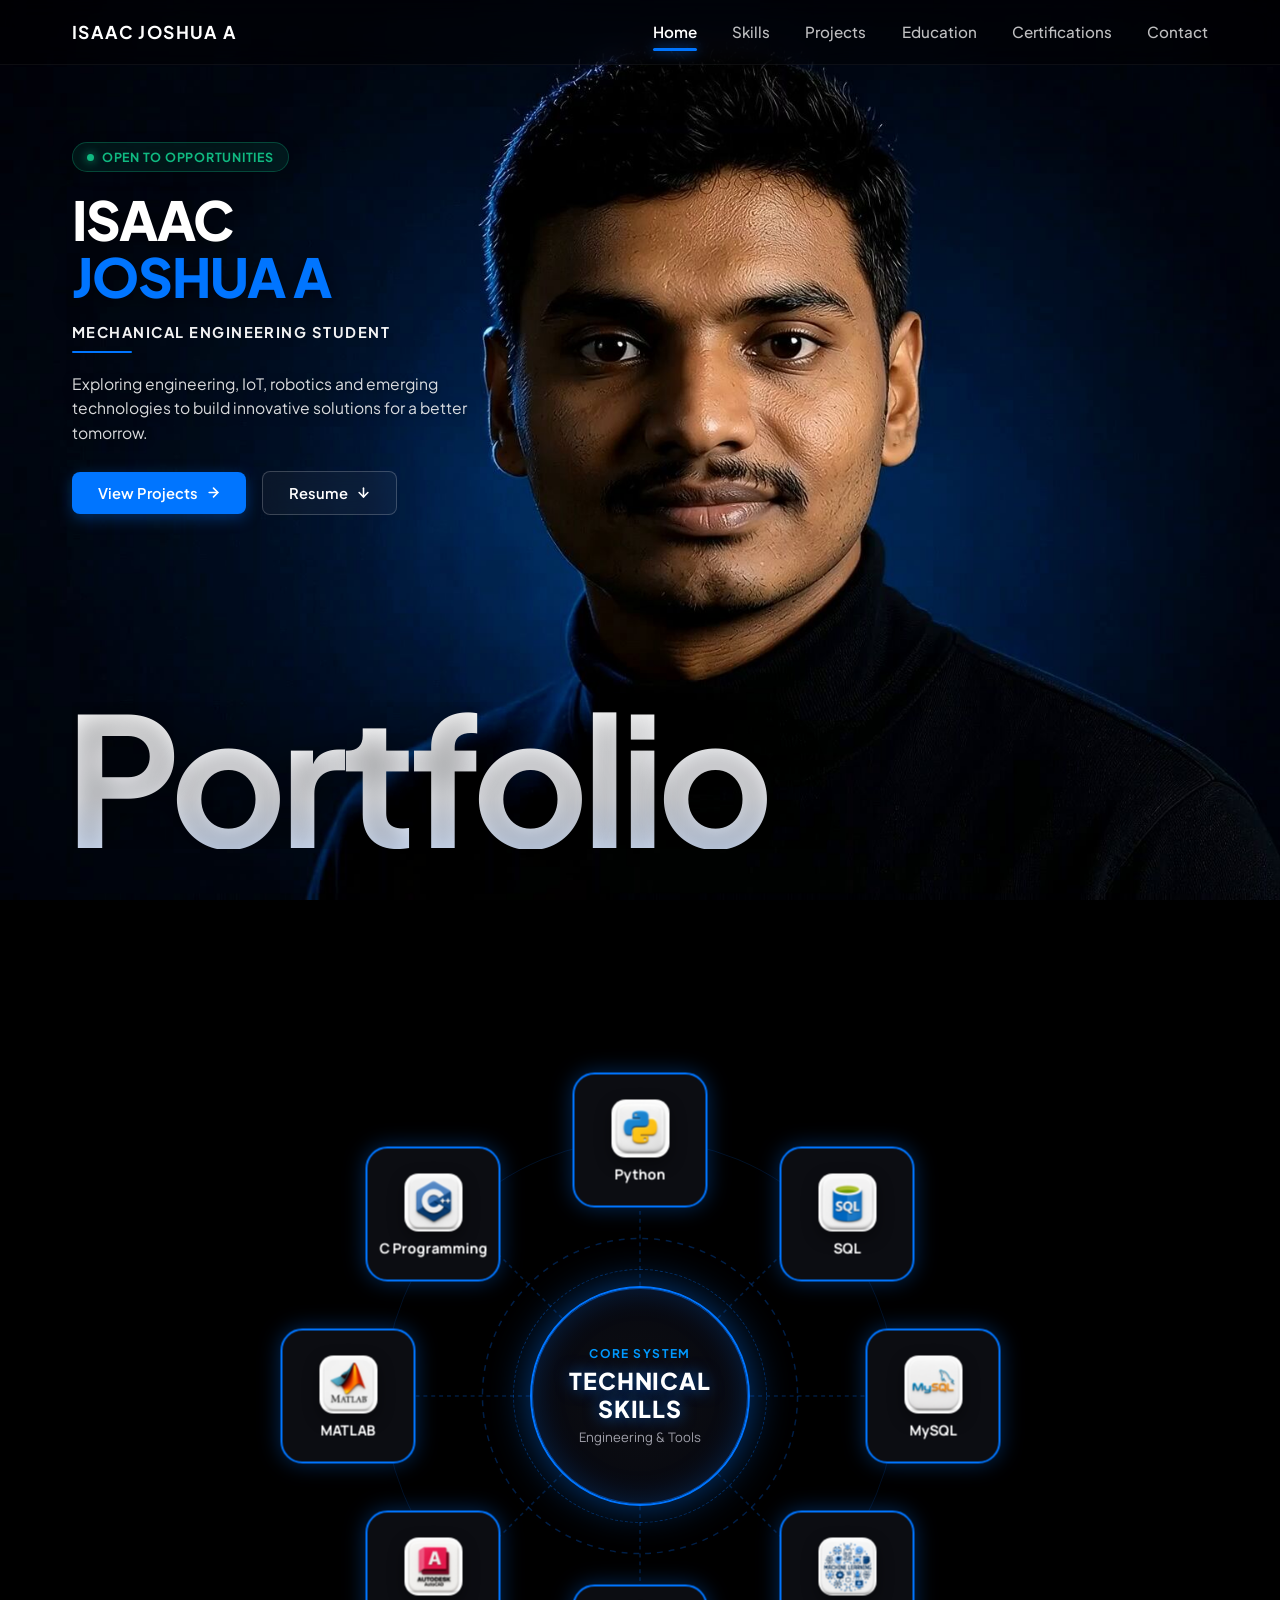
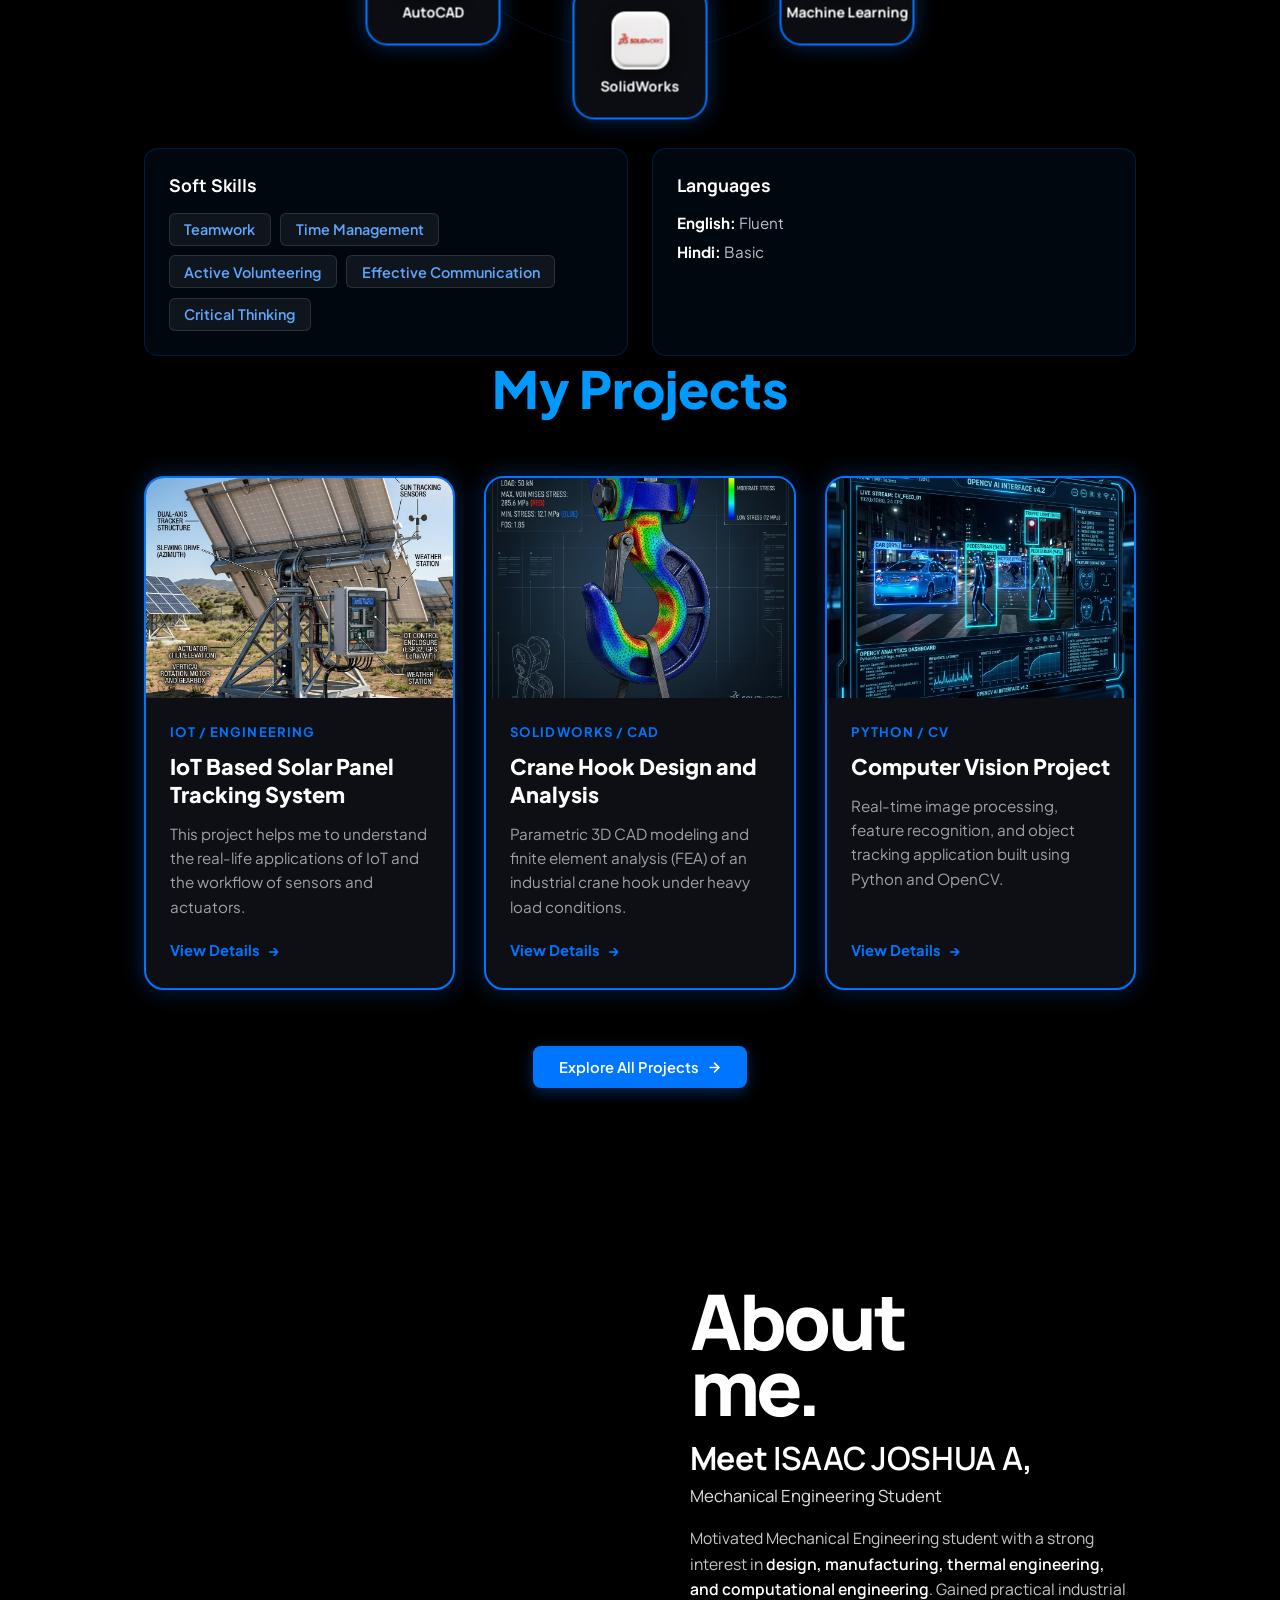
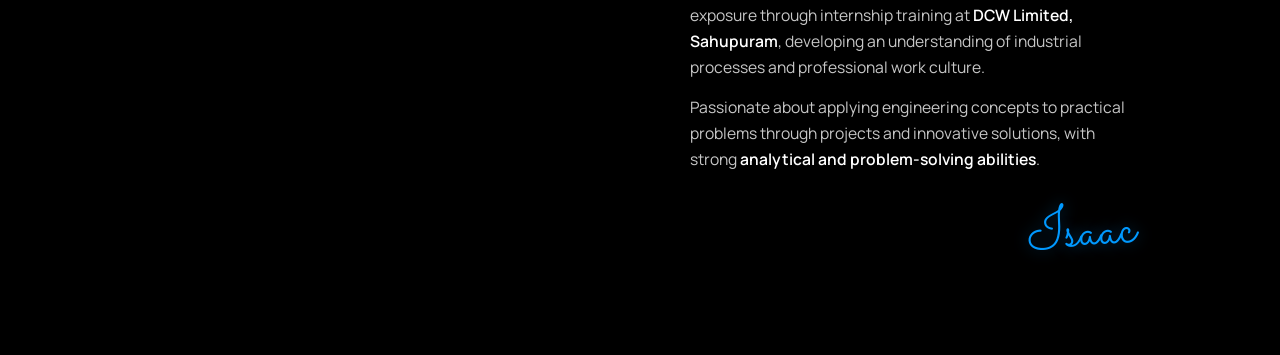
==== index.html @ 68d28dfe "Cleaned and reorganized portfolio file structure and asset paths" ====
<!DOCTYPE html>
<html lang="en">
<head>
    <meta charset="UTF-8">
    <meta name="viewport" content="width=device-width, initial-scale=1.0">
    <title>Isaac Joshua A - Mechanical Engineering Student</title>
    <link rel="preconnect" href="https://fonts.googleapis.com">
    <link rel="preconnect" href="https://fonts.gstatic.com" crossorigin>
    <link href="https://fonts.googleapis.com/css2?family=Manrope:wght@400;600;700;800&family=Plus+Jakarta+Sans:wght@400;500;600;700;800&family=Sacramento&display=swap" rel="stylesheet">
    <link rel="stylesheet" href="assets/css/style.css?v=5.0">
</head>
<body>
    <!-- Top Navigation Bar -->
    <header class="top-navbar">
        <div class="nav-container">
            <a href="#home" class="nav-brand">ISAAC JOSHUA A</a>
            <nav class="nav-links">
                <a href="#home" class="nav-item active">Home</a>
                <a href="skills.html" class="nav-item">Skills</a>
                <a href="projects.html" class="nav-item">Projects</a>
                <a href="education.html" class="nav-item">Education</a>
                <a href="certifications.html" class="nav-item">Certifications</a>
                <a href="contact.html" class="nav-item">Contact</a>
            </nav>
        </div>
    </header>

    <!-- Background Smooth Scroll Canvas -->
    <canvas id="scroll-canvas"></canvas>

    <!-- Page Content Scroll Container -->
    <main class="page-container">
        <!-- Home / Hero Section -->
        <section id="home" class="section hero-section">
            <div class="hero-wrapper">
                <div class="hero-top">
                    <div class="hero-left">
                        <div class="badge">
                            <span class="status-dot green"></span>
                            <span>OPEN TO OPPORTUNITIES</span>
                        </div>
                        <h1 class="hero-title">
                            ISAAC<br>
                            <span class="highlight-blue">JOSHUA A</span>
                        </h1>
                        <div class="hero-subtitle">MECHANICAL ENGINEERING STUDENT</div>
                        <div class="subtitle-line"></div>
                        <p class="hero-description">
                            Exploring engineering, IoT, robotics and emerging technologies to build innovative solutions for a better tomorrow.
                        </p>
                        <div class="hero-buttons">
                            <a href="projects.html" class="btn-primary">
                                <span>View Projects</span>
                                <svg width="15" height="15" viewBox="0 0 24 24" fill="none" stroke="currentColor" stroke-width="2.5" stroke-linecap="round" stroke-linejoin="round">
                                    <line x1="5" y1="12" x2="19" y2="12"></line>
                                    <polyline points="12 5 19 12 12 19"></polyline>
                                </svg>
                            </a>
                            <a href="#about" class="btn-secondary">
                                <span>Resume</span>
                                <svg width="15" height="15" viewBox="0 0 24 24" fill="none" stroke="currentColor" stroke-width="2.5" stroke-linecap="round" stroke-linejoin="round">
                                    <line x1="12" y1="5" x2="12" y2="19"></line>
                                    <polyline points="19 12 12 19 5 12"></polyline>
                                </svg>
                            </a>
                        </div>
                    </div>
                </div>

                <div class="hero-bottom">
                    <h2 class="hero-big-name">Portfolio</h2>
                </div>
            </div>
        <!-- Skills & Projects Section (Matching Reference Image) -->
        <section id="skills" class="section skills-projects-section">
            <div class="skills-projects-container">
                <!-- Skills Sub-Block -->
                <!-- Radial Orbit Skills Layout -->
                <div class="skills-orbit-wrapper">
                    <!-- Central Focal Point Hub -->
                    <div class="skills-orbit-center">
                        <div class="orbit-pulse-ring"></div>
                        <div class="orbit-pulse-ring-outer"></div>
                        <span class="orange-badge" style="font-size:0.75rem; letter-spacing:0.12em; margin-bottom:0.4rem;">CORE SYSTEM</span>
                        <h2 class="skills-orbit-heading">TECHNICAL<br>SKILLS</h2>
                        <p style="color:#a0a0ab; font-size:0.82rem; margin-top:0.3rem; font-family:'Manrope', sans-serif;">Engineering &amp; Tools</p>
                    </div>

                    <!-- SVG Orbit Connector Rays & Rings -->
                    <svg class="orbit-svg-canvas" viewBox="0 0 800 650" preserveAspectRatio="xMidYMid meet">
                        <!-- Concentric Orbital Rings -->
                        <circle cx="400" cy="325" r="160" class="orbit-ring-line" />
                        <circle cx="400" cy="325" r="260" class="orbit-ring-line-outer" />
                        <!-- 8 Radial Connecting Lines to Skill Nodes -->
                        <line x1="400" y1="325" x2="400" y2="65" class="orbit-ray-line" data-node="1" />
                        <line x1="400" y1="325" x2="585" y2="140" class="orbit-ray-line" data-node="2" />
                        <line x1="400" y1="325" x2="660" y2="325" class="orbit-ray-line" data-node="3" />
                        <line x1="400" y1="325" x2="585" y2="510" class="orbit-ray-line" data-node="4" />
                        <line x1="400" y1="325" x2="400" y2="585" class="orbit-ray-line" data-node="5" />
                        <line x1="400" y1="325" x2="215" y2="510" class="orbit-ray-line" data-node="6" />
                        <line x1="400" y1="325" x2="140" y2="325" class="orbit-ray-line" data-node="7" />
                        <line x1="400" y1="325" x2="215" y2="140" class="orbit-ray-line" data-node="8" />
                    </svg>

                    <!-- 8 Orbital Skill Cards -->
                    <div class="skills-orbit-nodes">
                        <!-- Node 1: Top Center (Python) -->
                        <div class="skill-card orbit-card orbit-pos-1" data-node="1">
                            <img src="assets/images/skills/skill_python.jpg" alt="Python" class="skill-icon">
                            <h4 class="skill-name">Python</h4>
                        </div>
                        <!-- Node 2: Top Right (SQL) -->
                        <div class="skill-card orbit-card orbit-pos-2" data-node="2">
                            <img src="assets/images/skills/skill_sql.jpg" alt="SQL" class="skill-icon">
                            <h4 class="skill-name">SQL</h4>
                        </div>
                        <!-- Node 3: Middle Right (MySQL) -->
                        <div class="skill-card orbit-card orbit-pos-3" data-node="3">
                            <img src="assets/images/skills/skill_mysql.jpg" alt="MySQL" class="skill-icon">
                            <h4 class="skill-name">MySQL</h4>
                        </div>
                        <!-- Node 4: Bottom Right (Machine Learning) -->
                        <div class="skill-card orbit-card orbit-pos-4" data-node="4">
                            <img src="assets/images/skills/skill_ml.jpg" alt="Machine Learning" class="skill-icon">
                            <h4 class="skill-name">Machine Learning</h4>
                        </div>
                        <!-- Node 5: Bottom Center (SolidWorks) -->
                        <div class="skill-card orbit-card orbit-pos-5" data-node="5">
                            <img src="assets/images/skills/skill_solidworks.jpg" alt="SolidWorks" class="skill-icon">
                            <h4 class="skill-name">SolidWorks</h4>
                        </div>
                        <!-- Node 6: Bottom Left (AutoCAD) -->
                        <div class="skill-card orbit-card orbit-pos-6" data-node="6">
                            <img src="assets/images/skills/skill_autocad.jpg" alt="AutoCAD" class="skill-icon">
                            <h4 class="skill-name">AutoCAD</h4>
                        </div>
                        <!-- Node 7: Middle Left (MATLAB) -->
                        <div class="skill-card orbit-card orbit-pos-7" data-node="7">
                            <img src="assets/images/skills/skill_matlab.jpg" alt="MATLAB" class="skill-icon">
                            <h4 class="skill-name">MATLAB</h4>
                        </div>
                        <!-- Node 8: Top Left (C Programming) -->
                        <div class="skill-card orbit-card orbit-pos-8" data-node="8">
                            <img src="assets/images/skills/skill_cprog.jpg" alt="C Programming" class="skill-icon">
                            <h4 class="skill-name">C Programming</h4>
                        </div>
                    </div>
                </div>

                <!-- Soft Skills & Languages Sub-Block -->
                <div style="margin-top: 2rem; display: grid; grid-template-columns: repeat(auto-fit, minmax(300px, 1fr)); gap: 1.5rem; width: 100%;">
                    <div style="background: rgba(0, 117, 255, 0.06); border: 1px solid rgba(0, 117, 255, 0.2); border-radius: 14px; padding: 1.5rem;">
                        <h3 style="color: #ffffff; font-size: 1.1rem; font-weight: 700; margin-bottom: 1rem; font-family: 'Manrope', sans-serif;">Soft Skills</h3>
                        <div style="display: flex; flex-wrap: wrap; gap: 0.6rem;">
                            <span class="project-tag" style="font-size: 0.9rem; padding: 0.4rem 0.9rem;">Teamwork</span>
                            <span class="project-tag" style="font-size: 0.9rem; padding: 0.4rem 0.9rem;">Time Management</span>
                            <span class="project-tag" style="font-size: 0.9rem; padding: 0.4rem 0.9rem;">Active Volunteering</span>
                            <span class="project-tag" style="font-size: 0.9rem; padding: 0.4rem 0.9rem;">Effective Communication</span>
                            <span class="project-tag" style="font-size: 0.9rem; padding: 0.4rem 0.9rem;">Critical Thinking</span>
                        </div>
                    </div>

                    <div style="background: rgba(0, 117, 255, 0.06); border: 1px solid rgba(0, 117, 255, 0.2); border-radius: 14px; padding: 1.5rem;">
                        <h3 style="color: #ffffff; font-size: 1.1rem; font-weight: 700; margin-bottom: 1rem; font-family: 'Manrope', sans-serif;">Languages</h3>
                        <div style="display: flex; flex-direction: column; gap: 0.6rem; color: #c0c0cb; font-size: 0.95rem;">
                            <div><strong style="color: #ffffff;">English:</strong> Fluent</div>
                            <div><strong style="color: #ffffff;">Hindi:</strong> Basic</div>
                        </div>
                    </div>
                </div>

                <!-- Projects Sub-Block -->
                <div id="projects" class="projects-wrapper">
                    <div class="projects-header">
                        <h2 class="orange-projects-title">My Projects</h2>
                    </div>

                    <div class="featured-project-container">
                        <!-- Featured Project 1: Solar Tracking System -->
                        <div class="featured-project-card">
                            <div class="featured-project-img-col">
                                <img src="assets/images/projects/project_solar_tracking.png?v=2.0" alt="IoT Based Solar Panel Tracking System" class="featured-project-img">
                            </div>
                            <div class="featured-project-info-col">
                                <span class="featured-project-category">IoT / Engineering</span>
                                <h3 class="featured-project-title">IoT Based Solar Panel Tracking System</h3>
                                <p class="featured-project-desc">
                                    This project helps me to understand the real-life applications of IoT and the workflow of sensors and actuators.
                                </p>
                                <a href="projects.html" class="featured-project-link">
                                    <span>View Details</span> &rarr;
                                </a>
                            </div>
                        </div>

                        <!-- Featured Project 2: Crane Hook Design & Analysis -->
                        <div class="featured-project-card">
                            <div class="featured-project-img-col">
                                <img src="assets/images/projects/project_crane_hook.png?v=2.0" alt="Crane Hook Design and Analysis" class="featured-project-img">
                            </div>
                            <div class="featured-project-info-col">
                                <span class="featured-project-category">SolidWorks / CAD</span>
                                <h3 class="featured-project-title">Crane Hook Design and Analysis</h3>
                                <p class="featured-project-desc">
                                    Parametric 3D CAD modeling and finite element analysis (FEA) of an industrial crane hook under heavy load conditions.
                                </p>
                                <a href="projects.html" class="featured-project-link">
                                    <span>View Details</span> &rarr;
                                </a>
                            </div>
                        </div>

                        <!-- Featured Project 3: Computer Vision Project -->
                        <div class="featured-project-card">
                            <div class="featured-project-img-col">
                                <img src="assets/images/projects/project_computer_vision.png?v=2.0" alt="Computer Vision Project" class="featured-project-img">
                            </div>
                            <div class="featured-project-info-col">
                                <span class="featured-project-category">Python / CV</span>
                                <h3 class="featured-project-title">Computer Vision Project</h3>
                                <p class="featured-project-desc">
                                    Real-time image processing, feature recognition, and object tracking application built using Python and OpenCV.
                                </p>
                                <a href="projects.html" class="featured-project-link">
                                    <span>View Details</span> &rarr;
                                </a>
                            </div>
                        </div>
                    </div>

                    <div style="margin-top: 3.5rem; text-align: center;">
                        <a href="projects.html" class="btn-primary">
                            <span>Explore All Projects</span>
                            <svg width="15" height="15" viewBox="0 0 24 24" fill="none" stroke="currentColor" stroke-width="2.5" stroke-linecap="round" stroke-linejoin="round">
                                <line x1="5" y1="12" x2="19" y2="12"></line>
                                <polyline points="12 5 19 12 12 19"></polyline>
                            </svg>
                        </a>
                    </div>
                </div>
            </div>
        </section>

        <!-- About Me Section -->
        <section id="about" class="section about-section">
            <div class="about-card">
                <div class="about-right-col">
                    <h2 class="about-big-title">About<br>me.</h2>
                    <h3 class="about-greeting">Meet <strong>ISAAC JOSHUA A</strong>,</h3>
                    <p class="about-tagline">
                        Mechanical Engineering Student
                    </p>
                    
                    <p class="about-paragraph">
                        Motivated Mechanical Engineering student with a strong interest in <strong>design, manufacturing, thermal engineering, and computational engineering</strong>. Gained practical industrial exposure through internship training at <strong>DCW Limited, Sahupuram</strong>, developing an understanding of industrial processes and professional work culture.
                    </p>
                    <p class="about-paragraph">
                        Passionate about applying engineering concepts to practical problems through projects and innovative solutions, with strong <strong>analytical and problem-solving abilities</strong>.
                    </p>

                    <div class="about-signature-wrapper">
                        <span class="signature-text">Isaac</span>
                    </div>
                </div>
            </div>
        </section>
    </main>

    <script src="assets/js/script.js"></script>
</body>
</html>
---- assets/css/style.css ----
* {
    margin: 0;
    padding: 0;
    box-sizing: border-box;
}

html, body {
    width: 100%;
    min-height: 100vh;
    background-color: #000000;
    font-family: 'Plus Jakarta Sans', -apple-system, BlinkMacSystemFont, 'Segoe UI', Roboto, sans-serif;
    color: #ffffff;
    overflow-x: hidden;
    scroll-behavior: auto;
}

/* Hide scrollbar while preserving scroll functionality */
body::-webkit-scrollbar {
    display: none;
}

body {
    -ms-overflow-style: none;
    scrollbar-width: none;
}

/* Top Navigation Bar */
.top-navbar {
    position: fixed;
    top: 0;
    left: 0;
    width: 100%;
    z-index: 100;
    pointer-events: auto;
    background: rgba(0, 0, 0, 0.4);
    backdrop-filter: blur(12px);
    -webkit-backdrop-filter: blur(12px);
    border-bottom: 1px solid rgba(255, 255, 255, 0.05);
}

.nav-container {
    max-width: 1650px;
    margin: 0 auto;
    padding: 1.2rem 4.5rem;
    display: flex;
    justify-content: space-between;
    align-items: center;
}

.nav-brand {
    font-size: 1.1rem;
    font-weight: 700;
    letter-spacing: 0.08em;
    color: #ffffff;
    text-decoration: none;
    text-transform: uppercase;
    white-space: nowrap;
}

.nav-links {
    display: flex;
    align-items: center;
    gap: 2.2rem;
}

.nav-item {
    position: relative;
    font-size: 0.95rem;
    font-weight: 500;
    color: rgba(255, 255, 255, 0.75);
    text-decoration: none;
    padding: 0.2rem 0;
    transition: color 0.25s ease;
    white-space: nowrap;
}

.nav-item:hover {
    color: #ffffff;
}

.nav-item.active {
    color: #ffffff;
    font-weight: 600;
}

/* Active Underline Accent */
.nav-item.active::after {
    content: '';
    position: absolute;
    bottom: -6px;
    left: 0;
    width: 100%;
    height: 2.5px;
    background-color: #0075ff;
    box-shadow: 0 0 12px rgba(0, 117, 255, 0.8);
    border-radius: 2px;
}

/* Background Canvas Animation */
#scroll-canvas {
    position: fixed;
    top: 0;
    left: 0;
    width: 100vw;
    height: 100vh;
    display: block;
    pointer-events: none;
    z-index: 1;
    will-change: transform;
    transform: translateZ(0);
    backface-visibility: hidden;
}

/* Page Container & Scroll Sections */
.page-container {
    position: relative;
    z-index: 10;
    width: 100%;
}

.section {
    min-height: 100vh;
    width: 100%;
    display: flex;
    flex-direction: column;
    justify-content: center;
    align-items: center;
    padding: 7rem 4.5rem 3rem 4.5rem;
    box-sizing: border-box;
}

/* Hero Section */
.hero-section {
    justify-content: space-between;
}

.hero-wrapper {
    width: 100%;
    height: 100%;
    display: flex;
    flex-direction: column;
    justify-content: space-between;
    max-width: 1650px;
    margin: 0 auto;
    min-height: calc(100vh - 10rem);
}

.hero-top {
    display: flex;
    justify-content: space-between;
    align-items: flex-end;
    width: 100%;
}

.hero-left {
    display: flex;
    flex-direction: column;
    align-items: flex-start;
    margin-top: 30px;
    max-width: 460px;
}

/* Status Badge */
.badge {
    display: inline-flex;
    align-items: center;
    gap: 8px;
    padding: 6px 14px;
    background: rgba(16, 185, 129, 0.1) !important;
    backdrop-filter: blur(16px);
    -webkit-backdrop-filter: blur(16px);
    border: 1px solid rgba(16, 185, 129, 0.3) !important;
    border-radius: 50px;
    font-size: 0.78rem;
    font-weight: 700;
    letter-spacing: 0.06em;
    color: #10b981 !important;
    margin-bottom: 1.2rem;
    box-shadow: 0 4px 15px rgba(0, 0, 0, 0.2);
}

.status-dot, .status-dot.green {
    width: 7px;
    height: 7px;
    background-color: #10b981 !important;
    border-radius: 50%;
    display: inline-block;
    box-shadow: 0 0 10px #10b981 !important;
}

/* Main Title */
.hero-title {
    font-size: clamp(2.8rem, 4.2vw, 4.8rem);
    font-weight: 800;
    line-height: 1.05;
    letter-spacing: -0.02em;
    color: #ffffff;
    text-transform: uppercase;
    text-shadow: 0 4px 20px rgba(0, 0, 0, 0.6);
}

.hero-title .highlight-blue, .highlight-blue {
    color: #0075ff !important;
}

/* Subtitle & Accent Line */
.hero-subtitle {
    font-size: 0.92rem;
    font-weight: 700;
    letter-spacing: 0.1em;
    color: rgba(255, 255, 255, 0.95);
    text-transform: uppercase;
    margin-top: 1.2rem;
}

.subtitle-line {
    width: 60px;
    height: 2px;
    background-color: #0075ff !important;
    margin-top: 0.6rem;
    margin-bottom: 1.2rem;
    border-radius: 2px;
}

/* Description */
.hero-description {
    max-width: 440px;
    font-size: 0.98rem;
    line-height: 1.55;
    color: rgba(255, 255, 255, 0.85);
    font-weight: 400;
    margin-bottom: 1.6rem;
    text-shadow: 0 2px 10px rgba(0, 0, 0, 0.5);
}

/* Action Buttons */
.hero-buttons {
    display: flex;
    align-items: center;
    gap: 1rem;
    flex-wrap: wrap;
}

a.btn-primary, a.btn-primary:visited {
    display: inline-flex;
    align-items: center;
    gap: 8px;
    padding: 0.75rem 1.6rem;
    background-color: #0075ff !important;
    color: #ffffff !important;
    text-decoration: none !important;
    border-radius: 8px;
    font-size: 0.92rem;
    font-weight: 600;
    transition: all 0.25s ease;
    box-shadow: 0 4px 15px rgba(0, 117, 255, 0.35);
}

a.btn-primary:hover {
    background-color: #1a82ff !important;
    transform: translateY(-2px);
    box-shadow: 0 8px 25px rgba(0, 117, 255, 0.5);
}

a.btn-secondary, a.btn-secondary:visited {
    display: inline-flex;
    align-items: center;
    gap: 8px;
    padding: 0.75rem 1.6rem;
    background: rgba(255, 255, 255, 0.04) !important;
    border: 1px solid rgba(255, 255, 255, 0.2) !important;
    color: #ffffff !important;
    text-decoration: none !important;
    border-radius: 8px;
    font-size: 0.92rem;
    font-weight: 600;
    transition: all 0.25s ease;
    backdrop-filter: blur(8px);
}

a.btn-secondary:hover {
    background: rgba(255, 255, 255, 0.1) !important;
    border-color: rgba(255, 255, 255, 0.4) !important;
    transform: translateY(-2px);
}

/* Hero Bottom: "Portfolio" */
.hero-bottom {
    width: 100%;
    text-align: left;
    margin-bottom: 0.2rem;
    overflow: hidden;
}

.hero-big-name {
    font-size: clamp(5.5rem, 14vw, 19.5rem);
    font-weight: 700;
    line-height: 0.82;
    letter-spacing: -0.04em;
    background: linear-gradient(180deg, #FFFFFF 0%, #F8FAFF 65%, #D8E7FF 100%);
    -webkit-background-clip: text;
    -webkit-text-fill-color: transparent;
    background-clip: text;
    filter: drop-shadow(0 4px 30px rgba(0, 0, 0, 0.35));
    text-shadow: 0 4px 30px rgba(0, 0, 0, 0.35);
    text-align: left;
    margin-left: -0.04em;
    font-family: 'Plus Jakarta Sans', sans-serif;
    user-select: none;
    margin-top: 0;
    margin-bottom: 0;
}

/* About Section Card (Transparent background floating over canvas visual) */
.about-section {
    height: auto;
    min-height: auto;
    display: flex;
    align-items: flex-start;
    justify-content: center;
    padding-top: 4.5rem;
    padding-bottom: 2rem;
    box-sizing: border-box;
    scroll-margin-top: 70px;
}

.about-card {
    width: 100%;
    max-width: 1200px;
    margin: 0 auto;
    display: flex;
    flex-direction: row;
    align-items: center;
    justify-content: flex-end;
    padding: 0;
    box-sizing: border-box;
}

.about-right-col {
    width: 45%;
    max-width: 550px;
    margin-left: auto;
    flex-shrink: 0;
    display: flex;
    flex-direction: column;
    align-items: flex-start;
    text-align: left;
    box-sizing: border-box;
}

.about-big-title {
    font-family: 'Manrope', sans-serif;
    font-size: clamp(3.6rem, 6vw, 6.2rem);
    font-weight: 800;
    line-height: 0.86;
    letter-spacing: -0.04em;
    color: #FFFFFF;
    text-shadow: 0 4px 20px rgba(0, 0, 0, 0.5);
    margin: 0 0 1rem 0;
}

.about-greeting {
    font-family: 'Manrope', sans-serif;
    font-size: clamp(1.6rem, 2.5vw, 2.2rem);
    font-weight: 700;
    color: #ffffff;
    margin-bottom: 0.2rem;
    letter-spacing: -0.01em;
}

.about-tagline {
    font-family: 'Manrope', sans-serif;
    font-size: 1.05rem;
    font-weight: 400;
    color: rgba(255, 255, 255, 0.88);
    margin-bottom: 1.2rem;
}

.about-paragraph {
    font-family: 'Manrope', sans-serif;
    font-size: 0.98rem;
    line-height: 1.65;
    color: rgba(255, 255, 255, 0.78);
    font-weight: 400;
    margin-bottom: 0.9rem;
    width: 100%;
}

.about-right-col strong {
    font-family: 'Manrope', sans-serif;
    color: #ffffff;
    font-weight: 600;
}

.about-quote-box {
    margin-top: 1rem;
    margin-bottom: 1rem;
    padding: 1rem 1.25rem;
    background: rgba(0, 117, 255, 0.08);
    border-left: 3px solid #0075FF;
    border-radius: 4px 12px 12px 4px;
    backdrop-filter: blur(8px);
    -webkit-backdrop-filter: blur(8px);
}

.about-quote {
    font-size: 0.96rem;
    font-weight: 700;
    line-height: 1.55;
    color: #0099FF;
    font-style: italic;
    margin: 0;
}

.about-signature-wrapper {
    display: flex;
    justify-content: flex-end;
    width: 100%;
    margin-top: 0.2rem;
}

.signature-text {
    font-family: 'Sacramento', cursive;
    font-size: 3.6rem;
    color: #0099FF;
    text-shadow: 0 0 15px rgba(0, 153, 255, 0.4);
    transform: rotate(-4deg);
    user-select: none;
}

/* Responsive adjustments */
@media (max-width: 900px) {
    .nav-container {
        padding: 1rem 1.5rem;
        flex-direction: column;
        gap: 0.8rem;
    }

    .nav-links {
        gap: 1.2rem;
        flex-wrap: wrap;
        justify-content: center;
    }

    .nav-item.active::after {
        bottom: -4px;
    }

    .section {
        padding: 7rem 1.8rem 2rem 1.8rem;
    }

    .about-section {
        height: auto;
        min-height: calc(100vh - 70px);
        padding-top: 5rem;
        padding-bottom: 3rem;
    }

    .about-card {
        flex-direction: column;
        gap: 2.5rem;
        align-items: flex-start;
        padding: 2rem 0;
    }

    .about-right-col {
        width: 100%;
        max-width: 100%;
    }
}

/* ==========================================================================
   Skills & Projects Section (Orange Glow Aesthetic matching reference design)
   ========================================================================== */
.skills-projects-section {
    width: 100%;
    min-height: 100vh;
    background-color: transparent;
    position: relative;
    z-index: 10;
    padding: 13rem 4.5rem 8rem 4.5rem;
    box-sizing: border-box;
    scroll-margin-top: 80px;
}

.skills-projects-container {
    max-width: 1200px;
    margin: 0 auto;
    width: 100%;
}

/* Skills Sub-Block */
.skills-wrapper {
    display: flex;
    flex-direction: row;
    align-items: flex-start;
    justify-content: space-between;
    gap: 4rem;
    margin-bottom: 10rem;
    scroll-margin-top: 120px;
}

.skills-left {
    flex: 1;
    max-width: 460px;
}

.orange-badge {
    color: #0099FF;
    font-size: 0.95rem;
    font-weight: 700;
    text-transform: uppercase;
    letter-spacing: 0.06em;
    display: inline-block;
    margin-bottom: 1.2rem;
}

.skills-heading {
    font-size: clamp(2.2rem, 3.8vw, 3.2rem);
    font-weight: 700;
    color: #FFFFFF;
    line-height: 1.15;
    margin-bottom: 1.5rem;
    font-family: 'Plus Jakarta Sans', sans-serif;
}

.skills-description {
    color: #A0A0AB;
    font-size: 1.02rem;
    line-height: 1.7;
    font-weight: 400;
    margin: 0;
}

/* ==========================================================================
   Futuristic Orbital Skills Section Layout
   ========================================================================== */

.skills-orbit-wrapper {
    position: relative;
    width: 100%;
    max-width: 900px;
    height: 640px;
    margin: 1rem auto 2rem auto;
    display: flex;
    align-items: center;
    justify-content: center;
}

/* Central Hub Focal Point */
.skills-orbit-center {
    position: absolute;
    z-index: 10;
    width: 220px;
    height: 220px;
    background: radial-gradient(circle, rgba(14, 15, 20, 0.95) 0%, rgba(5, 7, 15, 0.98) 100%);
    border: 2.5px solid #0075FF;
    border-radius: 50%;
    display: flex;
    flex-direction: column;
    align-items: center;
    justify-content: center;
    text-align: center;
    padding: 1.2rem;
    box-shadow: 0 0 40px rgba(0, 117, 255, 0.5), inset 0 0 30px rgba(0, 117, 255, 0.25);
    box-sizing: border-box;
    backdrop-filter: blur(8px);
}

.skills-orbit-heading {
    font-family: 'Plus Jakarta Sans', sans-serif;
    font-size: 1.45rem;
    font-weight: 800;
    color: #FFFFFF;
    line-height: 1.2;
    letter-spacing: 0.04em;
    margin: 0;
    text-shadow: 0 0 16px rgba(0, 117, 255, 0.7);
}

.orbit-pulse-ring {
    position: absolute;
    width: 100%;
    height: 100%;
    border-radius: 50%;
    border: 1px solid rgba(0, 117, 255, 0.5);
    animation: orbitPulse 3.5s ease-in-out infinite;
    pointer-events: none;
}

.orbit-pulse-ring-outer {
    position: absolute;
    width: 118%;
    height: 118%;
    border-radius: 50%;
    border: 1.5px dashed rgba(0, 117, 255, 0.35);
    animation: orbitSpin 35s linear infinite;
    pointer-events: none;
}

@keyframes orbitPulse {
    0%, 100% {
        transform: scale(1);
        opacity: 0.4;
    }
    50% {
        transform: scale(1.08);
        opacity: 0.85;
        box-shadow: 0 0 30px rgba(0, 117, 255, 0.5);
    }
}

@keyframes orbitSpin {
    from { transform: rotate(0deg); }
    to { transform: rotate(360deg); }
}

/* SVG Canvas for Rays & Rings */
.orbit-svg-canvas {
    position: absolute;
    top: 0;
    left: 0;
    width: 100%;
    height: 100%;
    z-index: 2;
    pointer-events: none;
}

.orbit-ring-line {
    fill: none;
    stroke: rgba(0, 117, 255, 0.28);
    stroke-width: 1.5;
    stroke-dasharray: 6 6;
}

.orbit-ring-line-outer {
    fill: none;
    stroke: rgba(0, 117, 255, 0.15);
    stroke-width: 1;
}

.orbit-ray-line {
    stroke: rgba(0, 117, 255, 0.25);
    stroke-width: 1.5;
    stroke-dasharray: 4 4;
    transition: stroke 0.3s ease, stroke-width 0.3s ease, filter 0.3s ease;
}

.orbit-ray-line.highlight {
    stroke: #0099FF;
    stroke-width: 2.8;
    stroke-dasharray: none;
    filter: drop-shadow(0 0 10px #0075FF);
}

/* Orbital Node Container */
.skills-orbit-nodes {
    position: absolute;
    top: 0;
    left: 0;
    width: 100%;
    height: 100%;
    z-index: 5;
    pointer-events: none;
}

.orbit-card {
    pointer-events: auto;
    position: absolute;
    width: 135px;
    height: 135px;
    padding: 1.1rem 0.8rem 0.9rem 0.8rem;
    border-radius: 22px;
    background: rgba(14, 15, 20, 0.92);
    border: 2px solid #0075FF;
    box-shadow: 0 0 22px rgba(0, 117, 255, 0.35);
    backdrop-filter: blur(6px);
    display: flex;
    flex-direction: column;
    align-items: center;
    justify-content: center;
    text-align: center;
    box-sizing: border-box;
    opacity: 1 !important;
    transform: translate(-50%, -50%);
    will-change: transform;
    transition: transform 0.4s cubic-bezier(0.16, 1, 0.3, 1), box-shadow 0.3s ease, border-color 0.3s ease;
}

/* Subtle Orbit Floating Keyframes for each node position */
@keyframes floatNode1 { 0%, 100% { transform: translate(-50%, -50%) translateY(0px); } 50% { transform: translate(-50%, -50%) translateY(-7px); } }
@keyframes floatNode2 { 0%, 100% { transform: translate(-50%, -50%) translate(0, 0); } 50% { transform: translate(-50%, -50%) translate(5px, -5px); } }
@keyframes floatNode3 { 0%, 100% { transform: translate(-50%, -50%) translateX(0); } 50% { transform: translate(-50%, -50%) translateX(7px); } }
@keyframes floatNode4 { 0%, 100% { transform: translate(-50%, -50%) translate(0, 0); } 50% { transform: translate(-50%, -50%) translate(5px, 5px); } }
@keyframes floatNode5 { 0%, 100% { transform: translate(-50%, -50%) translateY(0); } 50% { transform: translate(-50%, -50%) translateY(7px); } }
@keyframes floatNode6 { 0%, 100% { transform: translate(-50%, -50%) translate(0, 0); } 50% { transform: translate(-50%, -50%) translate(-5px, 5px); } }
@keyframes floatNode7 { 0%, 100% { transform: translate(-50%, -50%) translateX(0); } 50% { transform: translate(-50%, -50%) translateX(-7px); } }
@keyframes floatNode8 { 0%, 100% { transform: translate(-50%, -50%) translate(0, 0); } 50% { transform: translate(-50%, -50%) translate(-5px, -5px); } }

/* Positioning & Animation for 8 Orbital Positions - Immediate Full Radial Layout on Load */
.orbit-pos-1 { top: 10%; left: 50%; animation: floatNode1 5s ease-in-out infinite; }
.orbit-pos-2 { top: 21.5%; left: 73%; animation: floatNode2 5.5s ease-in-out infinite; }
.orbit-pos-3 { top: 50%; left: 82.5%; animation: floatNode3 4.8s ease-in-out infinite; }
.orbit-pos-4 { top: 78.5%; left: 73%; animation: floatNode4 5.2s ease-in-out infinite; }
.orbit-pos-5 { top: 90%; left: 50%; animation: floatNode5 4.6s ease-in-out infinite; }
.orbit-pos-6 { top: 78.5%; left: 27%; animation: floatNode6 5.4s ease-in-out infinite; }
.orbit-pos-7 { top: 50%; left: 17.5%; animation: floatNode7 4.9s ease-in-out infinite; }
.orbit-pos-8 { top: 21.5%; left: 27%; animation: floatNode8 5.1s ease-in-out infinite; }

/* Hover behavior for orbit cards */
.orbit-card:hover {
    animation-play-state: paused !important;
    transform: translate(-50%, -50%) scale(1.12) !important;
    border-color: #0099FF !important;
    box-shadow: 0 0 45px rgba(0, 153, 255, 0.85) !important;
    z-index: 20;
}

.orbit-card .skill-icon {
    width: 58px;
    height: 58px;
    object-fit: cover;
    border-radius: 14px;
    margin-bottom: 0.4rem;
    box-shadow: 0 6px 16px rgba(0, 0, 0, 0.4);
    transition: transform 0.3s ease;
}

.orbit-card:hover .skill-icon {
    transform: scale(1.08);
}

.orbit-card .skill-name {
    font-size: 0.88rem;
    font-weight: 700;
    color: #FFFFFF;
    margin: 0;
    white-space: nowrap;
    font-family: 'Manrope', sans-serif;
}

/* Tablet Responsive Scaling */
@media (max-width: 992px) and (min-width: 769px) {
    .skills-orbit-wrapper {
        height: 540px;
        max-width: 700px;
    }
    .skills-orbit-center {
        width: 190px;
        height: 190px;
    }
    .skills-orbit-heading {
        font-size: 1.25rem;
    }
    .orbit-card {
        width: 115px;
        height: 115px;
        padding: 0.8rem 0.5rem;
    }
    .orbit-card .skill-icon {
        width: 48px;
        height: 48px;
    }
    .orbit-card .skill-name {
        font-size: 0.8rem;
    }
}

/* Mobile Responsive Grid Fallback */
@media (max-width: 768px) {
    .skills-orbit-wrapper {
        height: auto;
        flex-direction: column;
    }
    .orbit-svg-canvas {
        display: none;
    }
    .skills-orbit-center {
        position: relative;
        width: 100%;
        max-width: 320px;
        height: auto;
        border-radius: 20px;
        padding: 1.5rem;
        margin-bottom: 2rem;
    }
    .orbit-pulse-ring-outer {
        display: none;
    }
    .skills-orbit-nodes {
        position: relative;
        width: 100%;
        height: auto;
        display: grid;
        grid-template-columns: repeat(2, 1fr);
        gap: 1.2rem;
    }
    .orbit-card {
        position: relative !important;
        top: auto !important;
        left: auto !important;
        transform: none !important;
        animation: floatMobile 4s ease-in-out infinite !important;
        width: 100%;
        height: 130px;
    }
    .orbit-card:hover {
        transform: translateY(-5px) !important;
    }
}

/* Accessibility: Respect Reduced Motion Preferences */
@media (prefers-reduced-motion: reduce) {
    .skills-grid .skill-card {
        opacity: 1 !important;
        transform: none !important;
        transition: none !important;
    }
    .skill-icon {
        animation: none !important;
    }
}

.skill-percentage {
    color: #FFFFFF;
    font-size: 1.25rem;
    font-weight: 800;
    letter-spacing: -0.02em;
}

/* Projects Sub-Block */
.projects-wrapper {
    text-align: center;
    scroll-margin-top: 120px;
}

.projects-header {
    margin-bottom: 3.5rem;
}

.orange-projects-title {
    color: #0099FF;
    font-size: clamp(2.4rem, 4vw, 3.2rem);
    font-weight: 800;
    margin-bottom: 1.2rem;
    font-family: 'Plus Jakarta Sans', sans-serif;
}

.projects-description {
    max-width: 760px;
    margin: 0 auto;
    color: #A0A0AB;
    font-size: 1.05rem;
    line-height: 1.7;
}

.featured-project-container {
    width: 100%;
    max-width: 1200px;
    margin: 0 auto;
    display: grid;
    grid-template-columns: repeat(3, 1fr);
    gap: 1.8rem;
    align-items: stretch;
}

.featured-project-card {
    width: 100%;
    background: #0e0f14;
    border: 2px solid #0075FF;
    border-radius: 20px;
    overflow: hidden;
    box-shadow: 0 0 24px rgba(0, 117, 255, 0.3);
    transition: transform 0.35s ease, box-shadow 0.35s ease, border-color 0.35s ease;
    display: flex;
    flex-direction: column;
    height: 100%;
}

.featured-project-card:hover {
    transform: translateY(-8px);
    box-shadow: 0 0 45px rgba(0, 153, 255, 0.6);
    border-color: #0099FF;
}

.featured-project-img-col {
    width: 100%;
    height: 220px;
    overflow: hidden;
    background: #000000;
    position: relative;
    flex-shrink: 0;
}

.featured-project-img {
    width: 100%;
    height: 100%;
    object-fit: cover;
    display: block;
    transition: transform 0.5s ease;
}

.featured-project-card:hover .featured-project-img {
    transform: scale(1.06);
}

.featured-project-info-col {
    flex: 1;
    padding: 1.6rem 1.5rem 1.8rem 1.5rem;
    display: flex;
    flex-direction: column;
    align-items: flex-start;
    text-align: left;
    gap: 0.8rem;
    box-sizing: border-box;
    justify-content: space-between;
}

.featured-project-category {
    color: #0075FF;
    font-size: 0.82rem;
    font-weight: 700;
    text-transform: uppercase;
    letter-spacing: 0.08em;
}

.featured-project-title {
    color: #FFFFFF;
    font-size: 1.35rem;
    font-weight: 800;
    line-height: 1.3;
    margin: 0;
    font-family: 'Plus Jakarta Sans', sans-serif;
}

.featured-project-desc {
    color: #A0A0AB;
    font-size: 0.95rem;
    line-height: 1.6;
    margin: 0;
    font-weight: 400;
    flex-grow: 1;
}

.featured-project-link {
    display: inline-flex;
    align-items: center;
    gap: 8px;
    color: #0075FF;
    text-decoration: none;
    font-weight: 700;
    font-size: 0.92rem;
    margin-top: 0.6rem;
    transition: color 0.25s ease, transform 0.25s ease;
}

.featured-project-link:hover {
    color: #0099FF;
    transform: translateX(4px);
}

/* Responsive adjustments for Skills & Projects */
@media (max-width: 992px) {
    .skills-wrapper {
        flex-direction: column;
        gap: 3rem;
    }

    .skills-left {
        max-width: 100%;
    }

    .featured-project-container {
        grid-template-columns: repeat(2, 1fr);
        gap: 1.5rem;
    }
}

@media (max-width: 650px) {
    .skills-grid {
        grid-template-columns: repeat(2, 1fr);
    }

    .skills-projects-section {
        padding: 5rem 1.8rem 4rem 1.8rem;
    }

    .featured-project-container {
        grid-template-columns: 1fr;
        gap: 1.5rem;
    }

    .featured-project-img-col {
        height: 200px;
    }

    .featured-project-info-col {
        padding: 1.5rem 1.2rem;
    }
}

/* ==========================================================================
   Projects Page Dedicated Styles (Dark Rich Background Shade & Glass Design)
   ========================================================================== */

/* Dark relevant shade background (Non-plane black, rich dark navy-blue ambient gradient) */
body.projects-page {
    background: radial-gradient(circle at 50% 0%, #0c1836 0%, #060d1f 45%, #03060f 100%) !important;
    background-attachment: fixed !important;
    min-height: 100vh;
}

.projects-page-wrapper {
    max-width: 1300px;
    margin: 0 auto;
    padding: 7.5rem 3rem 4rem 3rem;
}

/* SECTION 1: Top Title & Subtext Hero */
.projects-page-hero {
    text-align: center;
    padding: 3rem 1rem 4rem 1rem;
    position: relative;
}

.projects-page-hero .badge {
    margin: 0 auto 1.5rem auto;
}

.projects-page-title {
    font-size: clamp(2.8rem, 4.5vw, 4.5rem);
    font-weight: 800;
    line-height: 1.1;
    color: #ffffff;
    margin-bottom: 1.2rem;
    font-family: 'Plus Jakarta Sans', sans-serif;
    letter-spacing: -0.02em;
}

.projects-page-subtext {
    max-width: 780px;
    margin: 0 auto 2.5rem auto;
    font-size: 1.1rem;
    line-height: 1.7;
    color: rgba(255, 255, 255, 0.78);
}

/* Filter Controls */
.projects-filter-bar {
    display: flex;
    justify-content: center;
    align-items: center;
    gap: 0.8rem;
    flex-wrap: wrap;
    margin-top: 1rem;
}

.filter-btn {
    background: rgba(255, 255, 255, 0.05);
    border: 1px solid rgba(255, 255, 255, 0.15);
    color: rgba(255, 255, 255, 0.8);
    padding: 0.65rem 1.4rem;
    border-radius: 50px;
    font-size: 0.9rem;
    font-weight: 600;
    cursor: pointer;
    transition: all 0.3s ease;
    backdrop-filter: blur(10px);
}

.filter-btn:hover {
    background: rgba(0, 117, 255, 0.2);
    border-color: #0075FF;
    color: #ffffff;
}

.filter-btn.active {
    background: #0075FF;
    border-color: #0075FF;
    color: #ffffff;
    box-shadow: 0 0 20px rgba(0, 117, 255, 0.5);
}

/* SECTION 2: Grid Showcase */
.projects-grid-container {
    display: grid;
    grid-template-columns: repeat(auto-fill, minmax(370px, 1fr));
    gap: 2rem;
    margin-bottom: 7rem;
}

.project-card-full {
    background: #0b0d14;
    border: 2px solid #0075FF;
    border-radius: 20px;
    overflow: hidden;
    box-shadow: 0 0 22px rgba(0, 117, 255, 0.25);
    transition: transform 0.35s ease, box-shadow 0.35s ease, border-color 0.35s ease;
    display: flex;
    flex-direction: column;
}

.project-card-full:hover {
    transform: translateY(-8px);
    box-shadow: 0 0 40px rgba(0, 153, 255, 0.55);
    border-color: #0099FF;
}

.project-card-image-wrapper {
    position: relative;
    width: 100%;
    height: 240px;
    overflow: hidden;
    background: #03060c;
}

.project-card-image {
    width: 100%;
    height: 100%;
    object-fit: cover;
    transition: transform 0.5s ease;
}

.project-card-full:hover .project-card-image {
    transform: scale(1.06);
}

.project-card-category-badge {
    position: absolute;
    top: 1rem;
    right: 1rem;
    background: rgba(0, 117, 255, 0.85);
    backdrop-filter: blur(10px);
    color: #ffffff;
    font-size: 0.75rem;
    font-weight: 700;
    padding: 0.35rem 0.85rem;
    border-radius: 50px;
    letter-spacing: 0.05em;
    text-transform: uppercase;
}

.project-card-body {
    padding: 2rem 1.8rem;
    display: flex;
    flex-direction: column;
    flex: 1;
}

.project-card-title {
    color: #ffffff;
    font-size: 1.45rem;
    font-weight: 700;
    margin-bottom: 0.8rem;
    line-height: 1.3;
}

.project-card-desc {
    color: #a0a0ab;
    font-size: 0.98rem;
    line-height: 1.6;
    margin-bottom: 1.4rem;
    flex: 1;
}

.project-card-tags {
    display: flex;
    flex-wrap: wrap;
    gap: 0.5rem;
    margin-bottom: 1.5rem;
}

.project-tag {
    background: rgba(255, 255, 255, 0.06);
    border: 1px solid rgba(255, 255, 255, 0.12);
    color: #60a5fa;
    font-size: 0.78rem;
    font-weight: 600;
    padding: 0.25rem 0.65rem;
    border-radius: 6px;
}

.project-card-footer {
    display: flex;
    align-items: center;
    justify-content: space-between;
    padding-top: 1rem;
    border-top: 1px solid rgba(255, 255, 255, 0.08);
}

.btn-card-details {
    color: #0075FF;
    font-size: 0.92rem;
    font-weight: 700;
    text-decoration: none;
    display: inline-flex;
    align-items: center;
    gap: 6px;
    transition: color 0.25s ease, transform 0.25s ease;
    cursor: pointer;
}

.btn-card-details:hover {
    color: #60a5fa;
    transform: translateX(4px);
}

/* SECTION 3: Methodology Breakdown */
.projects-section-header {
    text-align: center;
    margin-bottom: 3.5rem;
}

.projects-section-title {
    font-size: clamp(2rem, 3.2vw, 2.8rem);
    font-weight: 800;
    color: #ffffff;
    margin-bottom: 0.8rem;
}

.projects-section-subtitle {
    color: #a0a0ab;
    font-size: 1.05rem;
    max-width: 650px;
    margin: 0 auto;
}

.methodology-grid {
    display: grid;
    grid-template-columns: repeat(auto-fit, minmax(260px, 1fr));
    gap: 1.8rem;
    margin-bottom: 7rem;
}

.methodology-card {
    background: rgba(14, 15, 20, 0.7);
    border: 1px solid rgba(0, 117, 255, 0.3);
    border-radius: 18px;
    padding: 2.2rem 1.8rem;
    backdrop-filter: blur(12px);
    transition: all 0.3s ease;
    position: relative;
}

.methodology-card:hover {
    border-color: #0075FF;
    transform: translateY(-5px);
    box-shadow: 0 0 25px rgba(0, 117, 255, 0.3);
}

.methodology-step-num {
    font-size: 2.2rem;
    font-weight: 800;
    color: #0075FF;
    margin-bottom: 0.8rem;
    font-family: 'Plus Jakarta Sans', sans-serif;
}

.methodology-card-title {
    color: #ffffff;
    font-size: 1.2rem;
    font-weight: 700;
    margin-bottom: 0.8rem;
}

.methodology-card-desc {
    color: #a0a0ab;
    font-size: 0.95rem;
    line-height: 1.6;
}

/* SECTION 4: Tooling & Tech Matrix */
.tech-matrix-grid {
    display: grid;
    grid-template-columns: repeat(auto-fit, minmax(270px, 1fr));
    gap: 1.8rem;
    margin-bottom: 7rem;
}

.tech-matrix-card {
    background: #0b0d14;
    border: 1.5px solid rgba(0, 117, 255, 0.35);
    border-radius: 18px;
    padding: 2.2rem 1.8rem;
    box-shadow: 0 0 20px rgba(0, 0, 0, 0.4);
    transition: all 0.3s ease;
}

.tech-matrix-card:hover {
    border-color: #0099FF;
    box-shadow: 0 0 30px rgba(0, 153, 255, 0.35);
    transform: translateY(-5px);
}

.tech-matrix-icon {
    width: 48px;
    height: 48px;
    background: rgba(0, 117, 255, 0.15);
    border-radius: 12px;
    display: flex;
    align-items: center;
    justify-content: center;
    margin-bottom: 1.2rem;
    color: #ffffff;
}

.tech-matrix-card-title {
    color: #ffffff;
    font-size: 1.25rem;
    font-weight: 700;
    margin-bottom: 1rem;
}

.tech-matrix-list {
    list-style: none;
    padding: 0;
    margin: 0;
}

.tech-matrix-item {
    color: #c0c0cb;
    font-size: 0.95rem;
    padding: 0.55rem 0;
    border-bottom: 1px solid rgba(255, 255, 255, 0.05);
    display: flex;
    align-items: center;
    gap: 8px;
}

.tech-matrix-item:last-child {
    border-bottom: none;
}

.tech-matrix-item::before {
    content: '•';
    color: #0075FF;
    font-size: 1.2rem;
    font-weight: bold;
}

/* Page Footer */
.projects-page-footer {
    border-top: 1px solid rgba(255, 255, 255, 0.1);
    padding: 4rem 2rem 3rem 2rem;
    text-align: center;
    background: rgba(4, 7, 15, 0.9);
}

.footer-brand {
    font-size: 1.4rem;
    font-weight: 800;
    color: #ffffff;
    letter-spacing: 0.08em;
    margin-bottom: 0.5rem;
}

.footer-tagline {
    color: #a0a0ab;
    font-size: 0.95rem;
    margin-bottom: 2rem;
}

.footer-links {
    display: flex;
    justify-content: center;
    gap: 2rem;
    flex-wrap: wrap;
    margin-bottom: 2rem;
}

.footer-link {
    color: rgba(255, 255, 255, 0.7);
    text-decoration: none;
    font-size: 0.92rem;
    transition: color 0.25s ease;
}

.footer-link:hover {
    color: #0075FF;
}

.footer-copyright {
    color: rgba(255, 255, 255, 0.4);
    font-size: 0.85rem;
}

/* Modal Popup */
.project-modal {
    position: fixed;
    top: 0;
    left: 0;
    width: 100vw;
    height: 100vh;
    background: rgba(0, 0, 0, 0.85);
    backdrop-filter: blur(12px);
    z-index: 1000;
    display: flex;
    align-items: center;
    justify-content: center;
    padding: 2rem;
    opacity: 0;
    pointer-events: none;
    transition: opacity 0.3s ease;
}

.project-modal.active {
    opacity: 1;
    pointer-events: auto;
}

.project-modal-content {
    background: #0c0f18;
    border: 2px solid #0075FF;
    border-radius: 24px;
    max-width: 750px;
    width: 100%;
    max-height: 90vh;
    overflow-y: auto;
    padding: 2.5rem;
    position: relative;
    box-shadow: 0 0 50px rgba(0, 117, 255, 0.4);
}

.modal-close-btn {
    position: absolute;
    top: 1.5rem;
    right: 1.5rem;
    background: rgba(255, 255, 255, 0.1);
    border: none;
    color: #ffffff;
    width: 36px;
    height: 36px;
    border-radius: 50%;
    font-size: 1.2rem;
    cursor: pointer;
    display: flex;
    align-items: center;
    justify-content: center;
    transition: background 0.2s ease;
}

.modal-close-btn:hover {
    background: #0075FF;
}

/* Responsive */
@media (max-width: 768px) {
    .projects-page-wrapper {
        padding: 6.5rem 1.5rem 3rem 1.5rem;
    }
    .projects-grid-container {
        grid-template-columns: 1fr;
    }
}
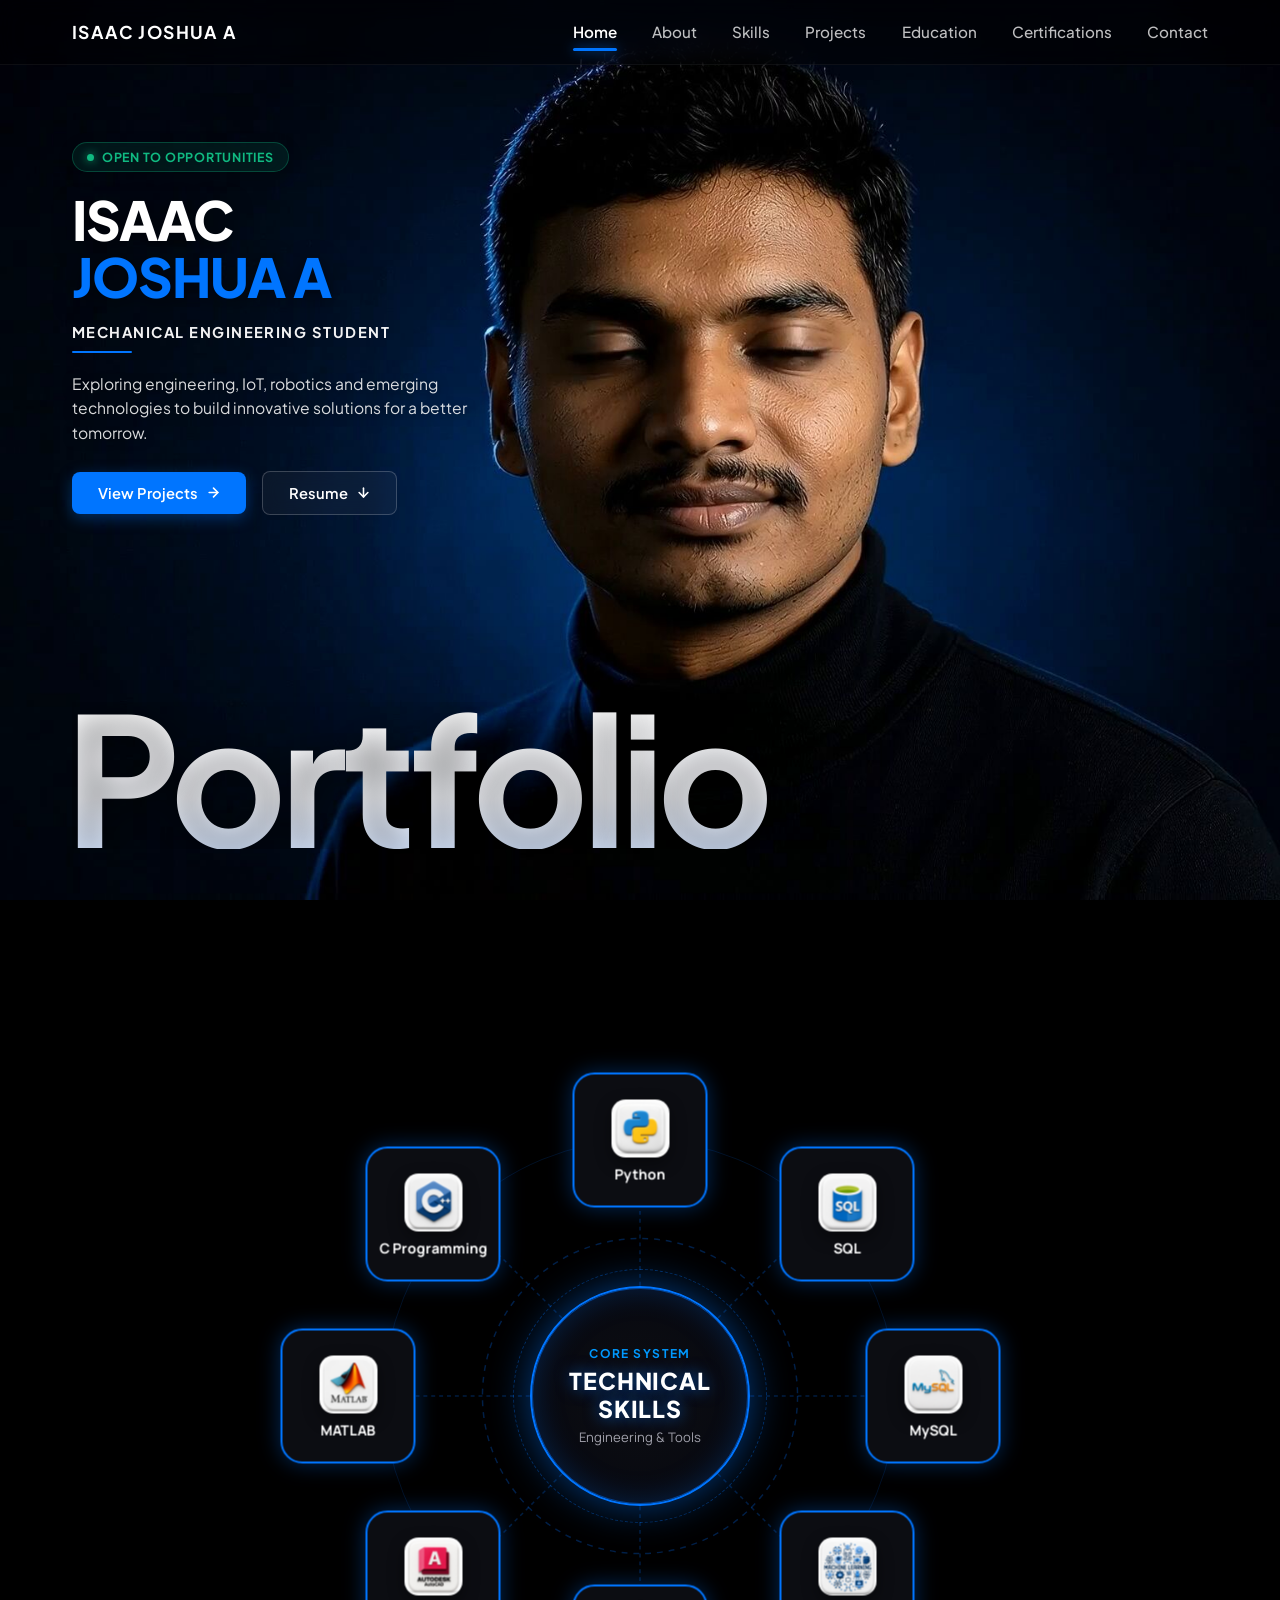
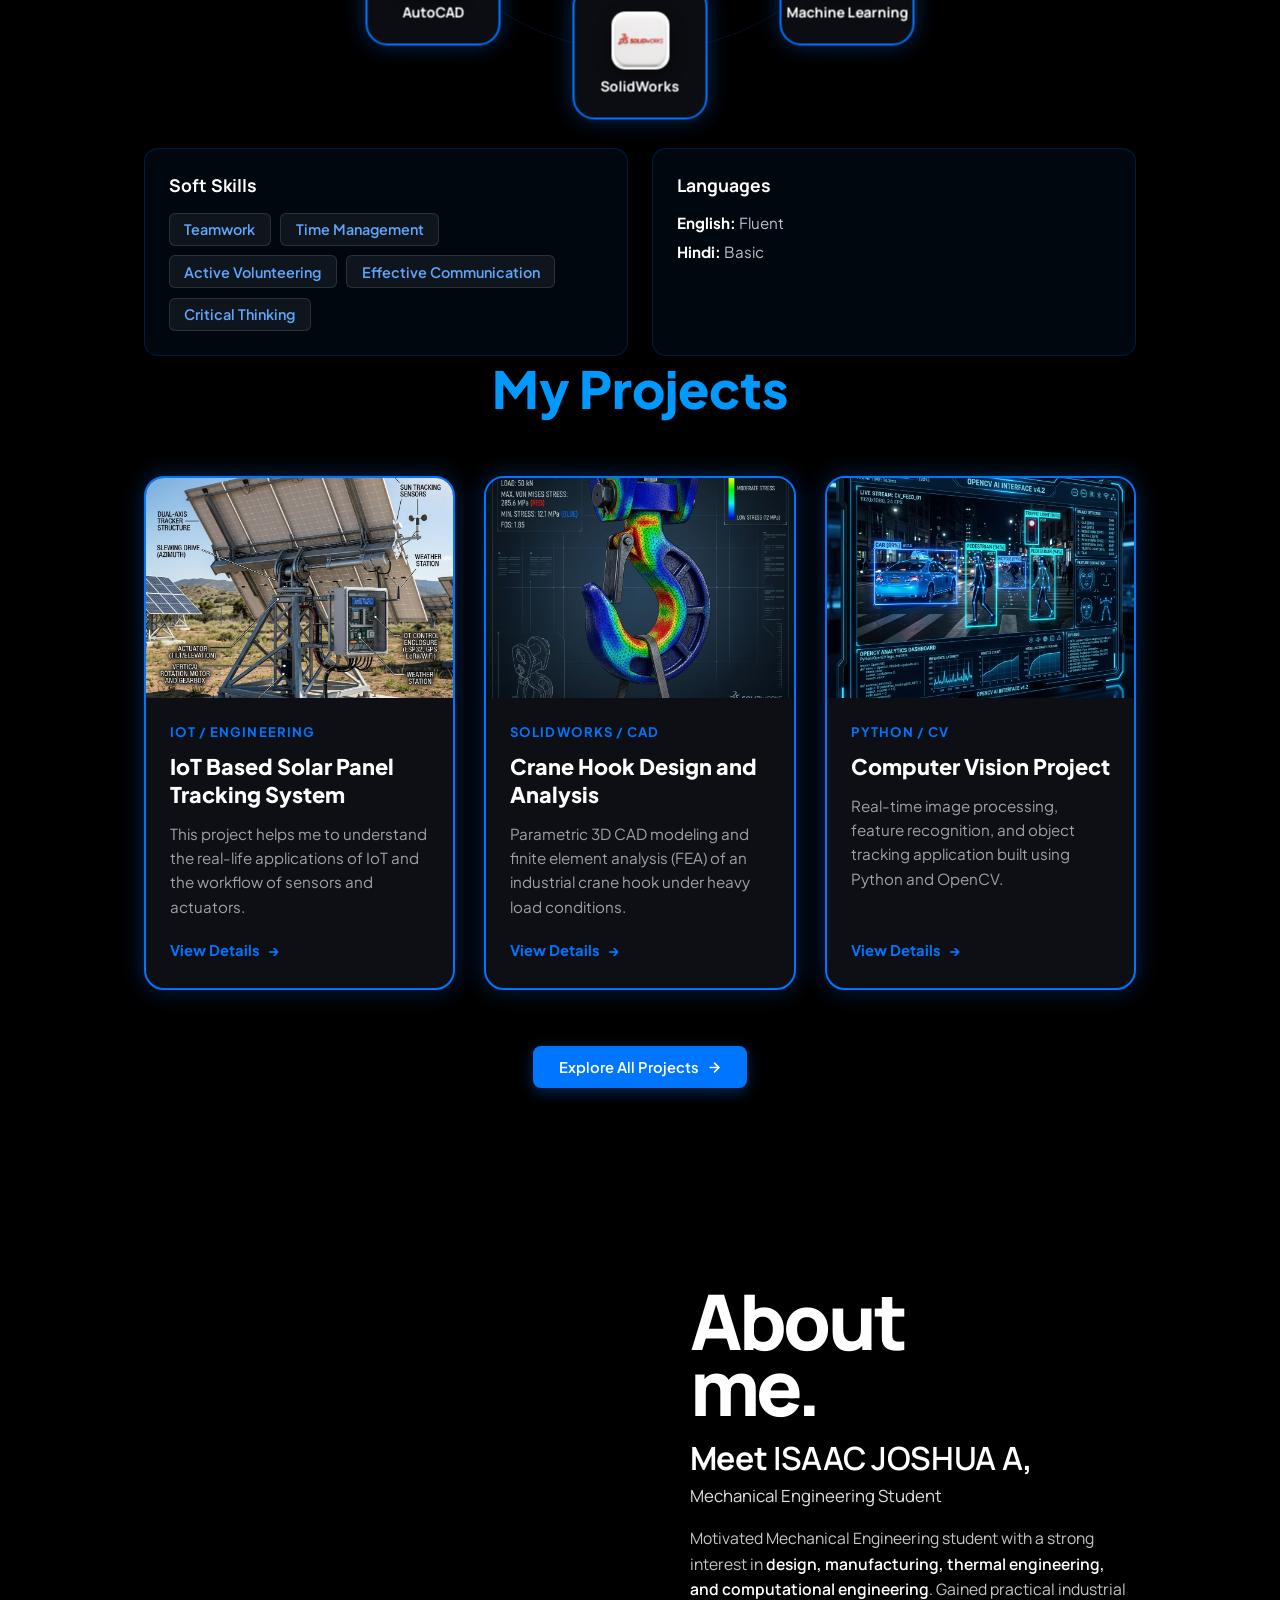
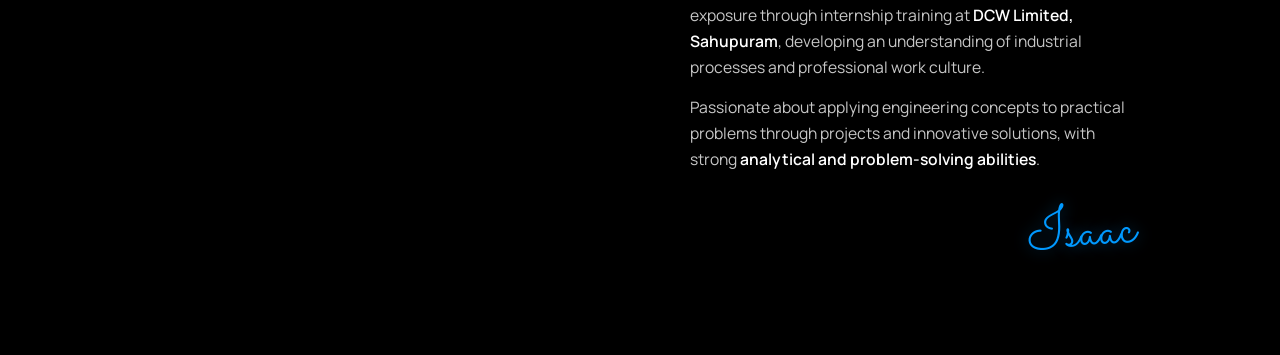
==== commit 32bbd388: "Add Back to Home navigation button across all subpages and complete mobile responsive redesign" ====
--- a/index.html
+++ b/index.html
@@ -14,8 +14,14 @@
     <header class="top-navbar">
         <div class="nav-container">
             <a href="#home" class="nav-brand">ISAAC JOSHUA A</a>
+            <button class="mobile-menu-btn" aria-label="Toggle navigation">
+                <span class="hamburger-bar"></span>
+                <span class="hamburger-bar"></span>
+                <span class="hamburger-bar"></span>
+            </button>
             <nav class="nav-links">
                 <a href="#home" class="nav-item active">Home</a>
+                <a href="#about" class="nav-item">About</a>
                 <a href="skills.html" class="nav-item">Skills</a>
                 <a href="projects.html" class="nav-item">Projects</a>
                 <a href="education.html" class="nav-item">Education</a>
--- a/assets/css/style.css
+++ b/assets/css/style.css
@@ -45,6 +45,46 @@
     display: flex;
     justify-content: space-between;
     align-items: center;
+}
+
+.nav-brand-group {
+    display: flex;
+    align-items: center;
+    gap: 1.2rem;
+}
+
+.btn-back-home {
+    display: inline-flex;
+    align-items: center;
+    gap: 7px;
+    padding: 0.45rem 1rem;
+    background: rgba(0, 117, 255, 0.12);
+    border: 1px solid rgba(0, 117, 255, 0.4);
+    border-radius: 8px;
+    color: #ffffff;
+    font-size: 0.88rem;
+    font-weight: 600;
+    text-decoration: none;
+    transition: all 0.25s ease;
+    backdrop-filter: blur(8px);
+    -webkit-backdrop-filter: blur(8px);
+    white-space: nowrap;
+}
+
+.btn-back-home:hover {
+    background: rgba(0, 117, 255, 0.28);
+    border-color: #0075FF;
+    color: #60a5fa;
+    transform: translateX(-3px);
+    box-shadow: 0 0 15px rgba(0, 117, 255, 0.4);
+}
+
+.btn-back-home svg {
+    transition: transform 0.25s ease;
+}
+
+.btn-back-home:hover svg {
+    transform: translateX(-2px);
 }
 
 .nav-brand {
@@ -55,6 +95,47 @@
     text-decoration: none;
     text-transform: uppercase;
     white-space: nowrap;
+}
+
+/* Mobile Navigation Hamburger Button */
+.mobile-menu-btn {
+    display: none;
+    flex-direction: column;
+    justify-content: space-between;
+    width: 40px;
+    height: 40px;
+    padding: 9px 8px;
+    background: rgba(0, 117, 255, 0.15);
+    border: 1px solid rgba(0, 117, 255, 0.4);
+    border-radius: 8px;
+    cursor: pointer;
+    z-index: 105;
+    transition: background 0.25s ease, border-color 0.25s ease;
+}
+
+.mobile-menu-btn:hover {
+    background: rgba(0, 117, 255, 0.3);
+    border-color: #0075FF;
+}
+
+.hamburger-bar {
+    width: 100%;
+    height: 2.5px;
+    background-color: #ffffff;
+    border-radius: 2px;
+    transition: transform 0.3s ease, opacity 0.3s ease;
+}
+
+.mobile-menu-btn.active .hamburger-bar:nth-child(1) {
+    transform: translateY(7px) rotate(45deg);
+}
+
+.mobile-menu-btn.active .hamburger-bar:nth-child(2) {
+    opacity: 0;
+}
+
+.mobile-menu-btn.active .hamburger-bar:nth-child(3) {
+    transform: translateY(-7px) rotate(-45deg);
 }
 
 .nav-links {
@@ -1445,11 +1526,487 @@
 }
 
 /* Responsive */
-@media (max-width: 768px) {
+@media (max-width: 900px) {
+    .nav-container {
+        padding: 1rem 1.5rem;
+    }
+}
+
+/* ==========================================================================
+   DEDICATED MOBILE PORTFOLIO REDESIGN & OPTIMIZATION (< 768px)
+   ========================================================================== */
+@media (max-width: 767px) {
+    /* Global Viewport & Reset */
+    html, body {
+        overflow-x: hidden !important;
+        width: 100% !important;
+    }
+
+    /* Subtle Canvas Overlay on Mobile for Legibility */
+    #scroll-canvas {
+        opacity: 0.28 !important;
+        filter: opacity(0.35) brightness(0.65) !important;
+    }
+
+    /* Top Navigation Bar & Mobile Hamburger Menu */
+    .nav-container {
+        padding: 0.9rem 1.25rem !important;
+        position: relative !important;
+        flex-direction: row !important;
+        justify-content: space-between !important;
+        align-items: center !important;
+    }
+
+    .nav-brand-group {
+        gap: 0.6rem !important;
+    }
+
+    .btn-back-home {
+        padding: 0.38rem 0.75rem !important;
+        font-size: 0.82rem !important;
+        min-height: 36px !important;
+    }
+
+    .nav-brand {
+        font-size: 0.92rem !important;
+    }
+
+    .mobile-menu-btn {
+        display: flex !important;
+    }
+
+    .nav-links {
+        display: none !important;
+        position: absolute !important;
+        top: 100% !important;
+        left: 0 !important;
+        right: 0 !important;
+        width: 100% !important;
+        flex-direction: column !important;
+        align-items: stretch !important;
+        background: rgba(5, 9, 20, 0.97) !important;
+        backdrop-filter: blur(24px) !important;
+        -webkit-backdrop-filter: blur(24px) !important;
+        padding: 1rem 1.25rem 1.25rem 1.25rem !important;
+        gap: 0.5rem !important;
+        border-bottom: 2px solid rgba(0, 117, 255, 0.5) !important;
+        box-shadow: 0 20px 40px rgba(0, 0, 0, 0.9) !important;
+        z-index: 9999 !important;
+    }
+
+    .nav-links.active {
+        display: flex !important;
+        animation: mobileNavSlide 0.25s ease-out forwards;
+    }
+
+    @keyframes mobileNavSlide {
+        from {
+            opacity: 0;
+            transform: translateY(-8px);
+        }
+        to {
+            opacity: 1;
+            transform: translateY(0);
+        }
+    }
+
+    .nav-item {
+        font-size: 0.95rem !important;
+        font-weight: 600 !important;
+        color: rgba(255, 255, 255, 0.85) !important;
+        padding: 0.75rem 1rem !important;
+        border-radius: 10px !important;
+        background: rgba(255, 255, 255, 0.03) !important;
+        border: 1px solid rgba(255, 255, 255, 0.06) !important;
+        width: 100% !important;
+        text-align: left !important;
+        white-space: nowrap !important;
+        box-sizing: border-box !important;
+        min-height: 44px !important;
+        display: flex !important;
+        align-items: center !important;
+    }
+
+    .nav-item:hover, .nav-item.active {
+        color: #ffffff !important;
+        background: rgba(0, 117, 255, 0.25) !important;
+        border-color: rgba(0, 117, 255, 0.6) !important;
+    }
+
+    .nav-item.active::after {
+        display: none !important;
+    }
+
+    /* Section Heights & Mobile Padding */
+    .section {
+        min-height: auto !important;
+        height: auto !important;
+        padding: 5.5rem 1.25rem 2.5rem 1.25rem !important;
+        box-sizing: border-box !important;
+    }
+
+    /* Hero Section Mobile Layout */
+    .hero-section {
+        justify-content: flex-start !important;
+    }
+
+    .hero-wrapper {
+        min-height: auto !important;
+        height: auto !important;
+        justify-content: flex-start !important;
+        gap: 2rem !important;
+    }
+
+    .hero-top {
+        flex-direction: column !important;
+        align-items: flex-start !important;
+    }
+
+    .hero-left {
+        max-width: 100% !important;
+        margin-top: 0 !important;
+    }
+
+    .hero-title {
+        font-size: clamp(2.2rem, 9vw, 3.2rem) !important;
+        line-height: 1.1 !important;
+    }
+
+    .hero-subtitle {
+        font-size: 0.85rem !important;
+    }
+
+    .hero-description {
+        max-width: 100% !important;
+        font-size: 0.95rem !important;
+        line-height: 1.65 !important;
+        margin-bottom: 1.5rem !important;
+    }
+
+    .hero-buttons {
+        width: 100% !important;
+        flex-direction: column !important;
+        gap: 0.8rem !important;
+    }
+
+    .hero-buttons a.btn-primary,
+    .hero-buttons a.btn-secondary {
+        width: 100% !important;
+        justify-content: center !important;
+        padding: 0.85rem 1.25rem !important;
+        font-size: 0.95rem !important;
+        box-sizing: border-box !important;
+        min-height: 46px !important;
+    }
+
+    .hero-big-name {
+        font-size: clamp(3.2rem, 15vw, 5.5rem) !important;
+        line-height: 0.88 !important;
+        margin-top: 1rem !important;
+    }
+
+    /* About Section Mobile Layout */
+    .about-section {
+        height: auto !important;
+        min-height: auto !important;
+        padding: 4rem 1.25rem 2.5rem 1.25rem !important;
+    }
+
+    .about-card {
+        flex-direction: column !important;
+        align-items: flex-start !important;
+        gap: 1.5rem !important;
+        padding: 0 !important;
+        width: 100% !important;
+    }
+
+    .about-right-col {
+        width: 100% !important;
+        max-width: 100% !important;
+        margin-left: 0 !important;
+        padding: 0 !important;
+    }
+
+    .about-big-title {
+        font-size: clamp(2.5rem, 9vw, 3.6rem) !important;
+        margin-bottom: 0.8rem !important;
+    }
+
+    .about-greeting {
+        font-size: clamp(1.4rem, 5vw, 1.8rem) !important;
+    }
+
+    .about-paragraph {
+        font-size: 0.95rem !important;
+        line-height: 1.7 !important;
+        color: rgba(255, 255, 255, 0.82) !important;
+        margin-bottom: 1rem !important;
+    }
+
+    .about-quote-box {
+        width: 100% !important;
+        padding: 1rem 1.1rem !important;
+        margin: 1rem 0 !important;
+        box-sizing: border-box !important;
+    }
+
+    /* Skills & Projects Wrapper Section */
+    .skills-projects-section {
+        padding: 4.5rem 1.25rem 3rem 1.25rem !important;
+        min-height: auto !important;
+        height: auto !important;
+    }
+
+    .skills-wrapper {
+        flex-direction: column !important;
+        gap: 2rem !important;
+        margin-bottom: 4rem !important;
+    }
+
+    .skills-left {
+        max-width: 100% !important;
+    }
+
+    .skills-heading {
+        font-size: clamp(1.8rem, 7vw, 2.5rem) !important;
+    }
+
+    .skills-description {
+        font-size: 0.95rem !important;
+        line-height: 1.65 !important;
+    }
+
+    /* Skills Radial Layout -> Clean 2-Column Mobile Grid */
+    .skills-orbit-wrapper {
+        height: auto !important;
+        max-width: 100% !important;
+        margin: 1rem 0 2rem 0 !important;
+        display: flex !important;
+        flex-direction: column !important;
+        align-items: center !important;
+        position: relative !important;
+    }
+
+    .orbit-svg-canvas, .orbit-pulse-ring, .orbit-pulse-ring-outer {
+        display: none !important;
+    }
+
+    .skills-orbit-center {
+        position: relative !important;
+        top: auto !important;
+        left: auto !important;
+        transform: none !important;
+        width: 100% !important;
+        max-width: 100% !important;
+        height: auto !important;
+        border-radius: 16px !important;
+        padding: 1.2rem 1rem !important;
+        margin-bottom: 1.2rem !important;
+        box-shadow: 0 0 25px rgba(0, 117, 255, 0.3) !important;
+        background: rgba(10, 13, 22, 0.95) !important;
+    }
+
+    .skills-orbit-heading {
+        font-size: 1.25rem !important;
+        font-weight: 800 !important;
+        letter-spacing: 0.05em !important;
+    }
+
+    .skills-orbit-nodes {
+        position: relative !important;
+        top: auto !important;
+        left: auto !important;
+        width: 100% !important;
+        height: auto !important;
+        display: grid !important;
+        grid-template-columns: repeat(2, 1fr) !important;
+        gap: 0.85rem !important;
+        transform: none !important;
+    }
+
+    .orbit-card {
+        position: relative !important;
+        top: auto !important;
+        left: auto !important;
+        right: auto !important;
+        bottom: auto !important;
+        transform: none !important;
+        animation: none !important;
+        width: 100% !important;
+        height: auto !important;
+        min-height: 110px !important;
+        padding: 1rem 0.6rem !important;
+        border-radius: 16px !important;
+        border: 1.5px solid #0075FF !important;
+        background: rgba(12, 15, 24, 0.94) !important;
+        box-shadow: 0 0 15px rgba(0, 117, 255, 0.25) !important;
+        display: flex !important;
+        flex-direction: column !important;
+        align-items: center !important;
+        justify-content: center !important;
+        opacity: 1 !important;
+        box-sizing: border-box !important;
+    }
+
+    .orbit-card:hover {
+        transform: translateY(-3px) !important;
+        box-shadow: 0 0 25px rgba(0, 153, 255, 0.6) !important;
+    }
+
+    .orbit-card .skill-icon {
+        width: 44px !important;
+        height: 44px !important;
+        margin-bottom: 0.4rem !important;
+        border-radius: 10px !important;
+    }
+
+    .orbit-card .skill-name {
+        font-size: 0.82rem !important;
+        font-weight: 700 !important;
+        color: #ffffff !important;
+        white-space: normal !important;
+        text-align: center !important;
+    }
+
+    /* Projects Mobile Layout & Horizontal Filter Bar */
+    .projects-header {
+        margin-bottom: 2rem !important;
+    }
+
+    .orange-projects-title {
+        font-size: clamp(1.8rem, 7vw, 2.5rem) !important;
+    }
+
+    .projects-description {
+        font-size: 0.95rem !important;
+    }
+
+    .featured-project-container,
+    .projects-grid-container {
+        grid-template-columns: 1fr !important;
+        gap: 1.5rem !important;
+        width: 100% !important;
+        margin-bottom: 3.5rem !important;
+    }
+
+    .featured-project-card,
+    .project-card-full {
+        width: 100% !important;
+        border-radius: 16px !important;
+    }
+
+    .featured-project-img-col,
+    .project-card-image-wrapper {
+        height: 190px !important;
+        width: 100% !important;
+    }
+
+    .featured-project-info-col,
+    .project-card-body {
+        padding: 1.25rem 1.1rem !important;
+        width: 100% !important;
+        box-sizing: border-box !important;
+    }
+
+    .featured-project-title,
+    .project-card-title {
+        font-size: 1.25rem !important;
+    }
+
+    .projects-filter-bar {
+        display: flex !important;
+        flex-wrap: nowrap !important;
+        overflow-x: auto !important;
+        -webkit-overflow-scrolling: touch !important;
+        scrollbar-width: none !important;
+        justify-content: flex-start !important;
+        padding: 0.4rem 0.2rem 0.8rem 0.2rem !important;
+        gap: 0.6rem !important;
+        width: 100% !important;
+        box-sizing: border-box !important;
+    }
+
+    .projects-filter-bar::-webkit-scrollbar {
+        display: none !important;
+    }
+
+    .filter-btn {
+        flex-shrink: 0 !important;
+        white-space: nowrap !important;
+        padding: 0.55rem 1.1rem !important;
+        font-size: 0.85rem !important;
+    }
+
+    /* Methodologies & Tech Matrix Mobile */
+    .methodology-grid,
+    .tech-matrix-grid {
+        grid-template-columns: 1fr !important;
+        gap: 1.25rem !important;
+        margin-bottom: 3.5rem !important;
+    }
+
+    .methodology-card,
+    .tech-matrix-card {
+        padding: 1.5rem 1.25rem !important;
+        border-radius: 16px !important;
+    }
+
+    /* Dedicated Pages Wrapper */
     .projects-page-wrapper {
-        padding: 6.5rem 1.5rem 3rem 1.5rem;
-    }
-    .projects-grid-container {
-        grid-template-columns: 1fr;
-    }
-}
+        padding: 5.5rem 1.25rem 2.5rem 1.25rem !important;
+    }
+
+    .projects-page-hero {
+        padding: 1.5rem 0.5rem 2.5rem 0.5rem !important;
+    }
+
+    .projects-page-title {
+        font-size: clamp(2.2rem, 8.5vw, 3.2rem) !important;
+    }
+
+    .projects-page-subtext {
+        font-size: 0.95rem !important;
+        margin-bottom: 1.5rem !important;
+    }
+
+    /* Contact Page Mobile Form Optimization */
+    #contactForm input,
+    #contactForm textarea {
+        font-size: 16px !important; /* Prevents auto zoom on mobile browsers */
+        padding: 0.8rem 0.9rem !important;
+        border-radius: 10px !important;
+        width: 100% !important;
+        box-sizing: border-box !important;
+    }
+
+    /* Footer Mobile */
+    .projects-page-footer {
+        padding: 2.5rem 1.25rem 2rem 1.25rem !important;
+    }
+
+    .footer-links {
+        gap: 0.8rem !important;
+        margin-bottom: 1.25rem !important;
+    }
+
+    .footer-link {
+        font-size: 0.88rem !important;
+        padding: 0.25rem 0.5rem !important;
+    }
+
+    .footer-tagline {
+        font-size: 0.88rem !important;
+        margin-bottom: 1.25rem !important;
+    }
+
+    /* Modal Mobile Popup */
+    .project-modal {
+        padding: 1rem !important;
+    }
+
+    .project-modal-content {
+        padding: 1.5rem 1.25rem !important;
+        border-radius: 18px !important;
+        max-height: 85vh !important;
+    }
+}
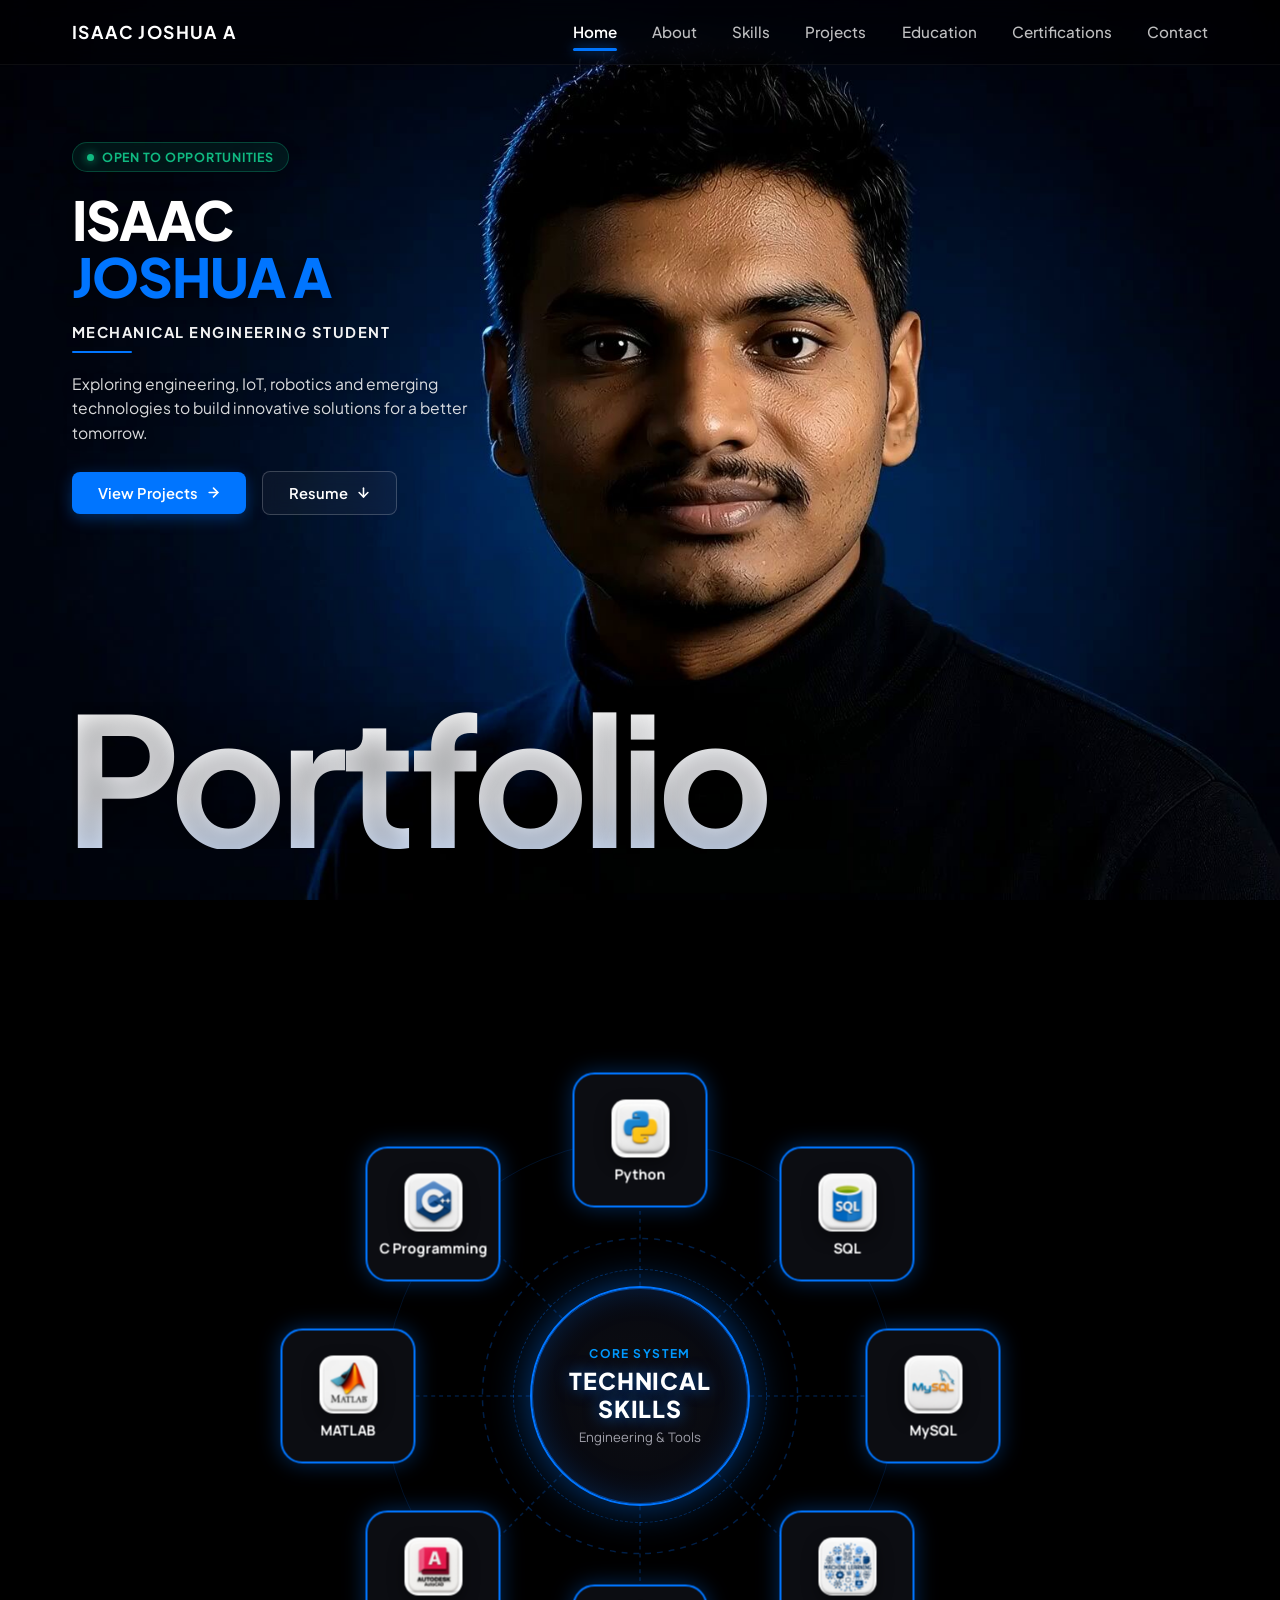
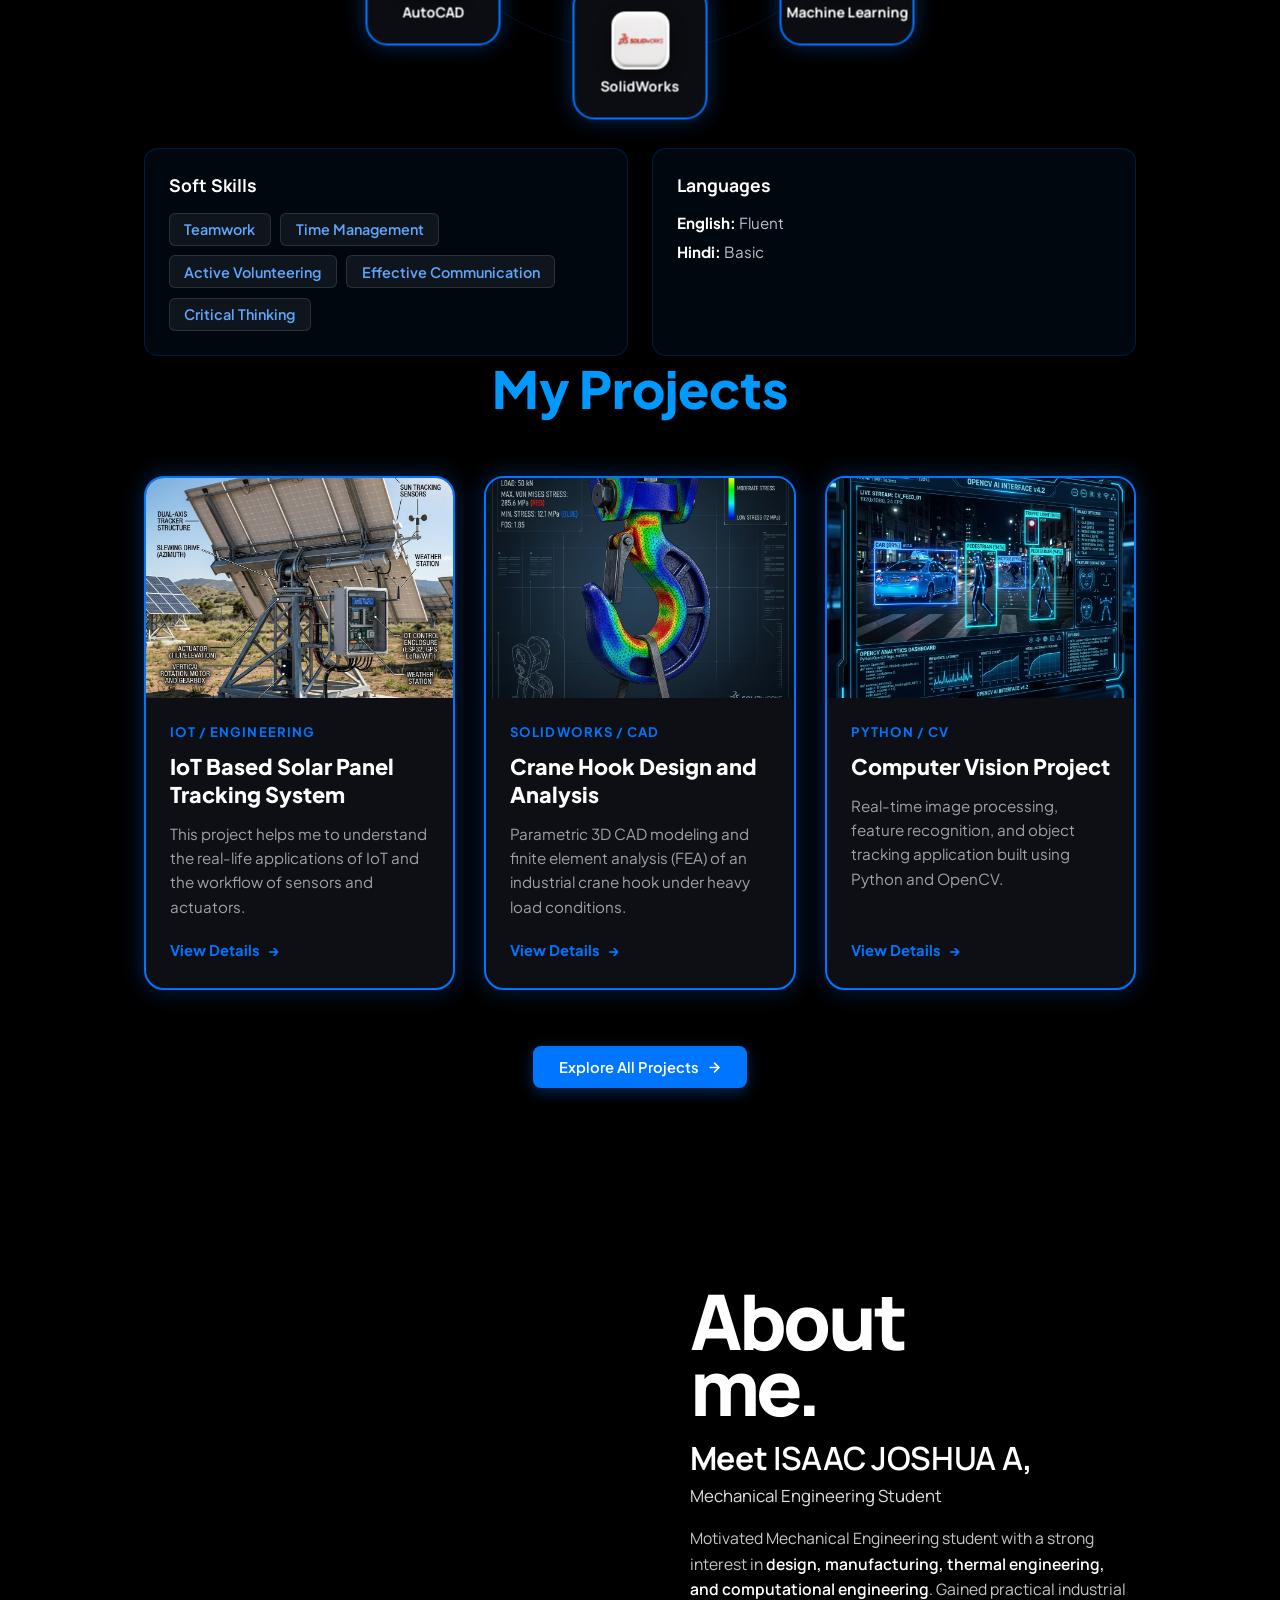
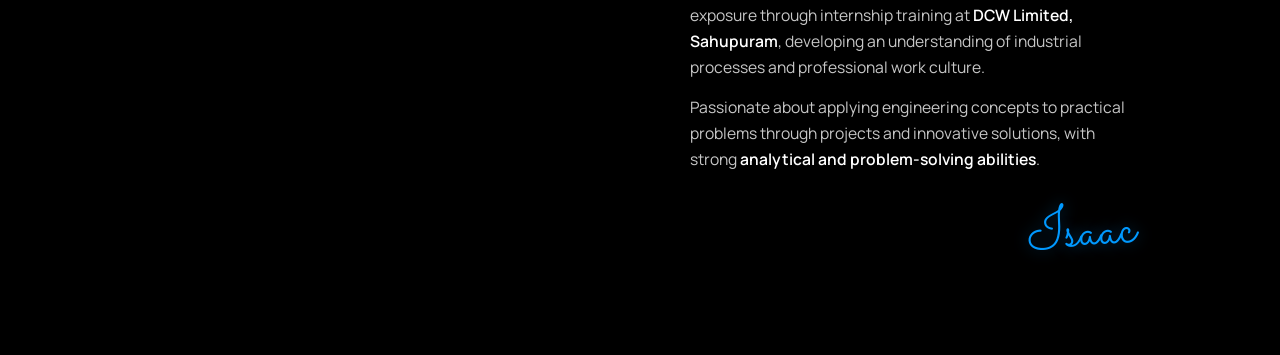
==== commit 85d66e2e: "Connect Resume button to Resume/isaac-joshua-resume.pdf opening in new tab" ====
--- a/index.html
+++ b/index.html
@@ -62,7 +62,7 @@
                                     <polyline points="12 5 19 12 12 19"></polyline>
                                 </svg>
                             </a>
-                            <a href="#about" class="btn-secondary">
+                            <a href="Resume/isaac-joshua-resume.pdf" target="_blank" rel="noopener noreferrer" class="btn-secondary">
                                 <span>Resume</span>
                                 <svg width="15" height="15" viewBox="0 0 24 24" fill="none" stroke="currentColor" stroke-width="2.5" stroke-linecap="round" stroke-linejoin="round">
                                     <line x1="12" y1="5" x2="12" y2="19"></line>
--- a/assets/css/style.css
+++ b/assets/css/style.css
@@ -47,43 +47,49 @@
     align-items: center;
 }
 
-.nav-brand-group {
+/* Subpage Header & Icon Back Button */
+.subpage-nav-container {
+    display: flex;
+    align-items: center;
+    justify-content: flex-start;
+}
+
+.subpage-header-left {
     display: flex;
     align-items: center;
     gap: 1.2rem;
 }
 
-.btn-back-home {
-    display: inline-flex;
-    align-items: center;
-    gap: 7px;
-    padding: 0.45rem 1rem;
+.btn-icon-back {
+    display: flex;
+    align-items: center;
+    justify-content: center;
+    width: 38px;
+    height: 38px;
     background: rgba(0, 117, 255, 0.12);
-    border: 1px solid rgba(0, 117, 255, 0.4);
-    border-radius: 8px;
+    border: 1.5px solid rgba(0, 117, 255, 0.4);
+    border-radius: 10px;
     color: #ffffff;
-    font-size: 0.88rem;
-    font-weight: 600;
     text-decoration: none;
-    transition: all 0.25s ease;
+    transition: all 0.15s cubic-bezier(0.16, 1, 0.3, 1);
     backdrop-filter: blur(8px);
     -webkit-backdrop-filter: blur(8px);
-    white-space: nowrap;
-}
-
-.btn-back-home:hover {
-    background: rgba(0, 117, 255, 0.28);
+    flex-shrink: 0;
+}
+
+.btn-icon-back:hover {
+    background: rgba(0, 117, 255, 0.3);
     border-color: #0075FF;
     color: #60a5fa;
-    transform: translateX(-3px);
-    box-shadow: 0 0 15px rgba(0, 117, 255, 0.4);
-}
-
-.btn-back-home svg {
-    transition: transform 0.25s ease;
-}
-
-.btn-back-home:hover svg {
+    box-shadow: 0 0 15px rgba(0, 117, 255, 0.5);
+    transform: translateX(-2px);
+}
+
+.btn-icon-back svg {
+    transition: transform 0.15s cubic-bezier(0.16, 1, 0.3, 1);
+}
+
+.btn-icon-back:hover svg {
     transform: translateX(-2px);
 }
 
@@ -110,7 +116,7 @@
     border-radius: 8px;
     cursor: pointer;
     z-index: 105;
-    transition: background 0.25s ease, border-color 0.25s ease;
+    transition: background 0.15s ease, border-color 0.15s ease;
 }
 
 .mobile-menu-btn:hover {
@@ -123,7 +129,7 @@
     height: 2.5px;
     background-color: #ffffff;
     border-radius: 2px;
-    transition: transform 0.3s ease, opacity 0.3s ease;
+    transition: transform 0.18s cubic-bezier(0.16, 1, 0.3, 1), opacity 0.15s ease;
 }
 
 .mobile-menu-btn.active .hamburger-bar:nth-child(1) {
@@ -151,7 +157,7 @@
     color: rgba(255, 255, 255, 0.75);
     text-decoration: none;
     padding: 0.2rem 0;
-    transition: color 0.25s ease;
+    transition: color 0.15s ease;
     white-space: nowrap;
 }
 
@@ -333,7 +339,7 @@
     border-radius: 8px;
     font-size: 0.92rem;
     font-weight: 600;
-    transition: all 0.25s ease;
+    transition: all 0.18s cubic-bezier(0.16, 1, 0.3, 1);
     box-shadow: 0 4px 15px rgba(0, 117, 255, 0.35);
 }
 
@@ -355,7 +361,7 @@
     border-radius: 8px;
     font-size: 0.92rem;
     font-weight: 600;
-    transition: all 0.25s ease;
+    transition: all 0.18s cubic-bezier(0.16, 1, 0.3, 1);
     backdrop-filter: blur(8px);
 }
 
@@ -725,7 +731,7 @@
     stroke: rgba(0, 117, 255, 0.25);
     stroke-width: 1.5;
     stroke-dasharray: 4 4;
-    transition: stroke 0.3s ease, stroke-width 0.3s ease, filter 0.3s ease;
+    transition: stroke 0.15s ease, stroke-width 0.15s ease, filter 0.15s ease;
 }
 
 .orbit-ray-line.highlight {
@@ -766,7 +772,7 @@
     opacity: 1 !important;
     transform: translate(-50%, -50%);
     will-change: transform;
-    transition: transform 0.4s cubic-bezier(0.16, 1, 0.3, 1), box-shadow 0.3s ease, border-color 0.3s ease;
+    transition: transform 0.2s cubic-bezier(0.16, 1, 0.3, 1), box-shadow 0.15s ease, border-color 0.15s ease;
 }
 
 /* Subtle Orbit Floating Keyframes for each node position */
@@ -953,7 +959,7 @@
     border-radius: 20px;
     overflow: hidden;
     box-shadow: 0 0 24px rgba(0, 117, 255, 0.3);
-    transition: transform 0.35s ease, box-shadow 0.35s ease, border-color 0.35s ease;
+    transition: transform 0.22s cubic-bezier(0.16, 1, 0.3, 1), box-shadow 0.2s ease, border-color 0.2s ease;
     display: flex;
     flex-direction: column;
     height: 100%;
@@ -979,7 +985,7 @@
     height: 100%;
     object-fit: cover;
     display: block;
-    transition: transform 0.5s ease;
+    transition: transform 0.25s cubic-bezier(0.16, 1, 0.3, 1);
 }
 
 .featured-project-card:hover .featured-project-img {
@@ -1033,7 +1039,7 @@
     font-weight: 700;
     font-size: 0.92rem;
     margin-top: 0.6rem;
-    transition: color 0.25s ease, transform 0.25s ease;
+    transition: color 0.15s ease, transform 0.15s cubic-bezier(0.16, 1, 0.3, 1);
 }
 
 .featured-project-link:hover {
@@ -1146,7 +1152,7 @@
     font-size: 0.9rem;
     font-weight: 600;
     cursor: pointer;
-    transition: all 0.3s ease;
+    transition: all 0.15s cubic-bezier(0.16, 1, 0.3, 1);
     backdrop-filter: blur(10px);
 }
 
@@ -1177,7 +1183,7 @@
     border-radius: 20px;
     overflow: hidden;
     box-shadow: 0 0 22px rgba(0, 117, 255, 0.25);
-    transition: transform 0.35s ease, box-shadow 0.35s ease, border-color 0.35s ease;
+    transition: transform 0.22s cubic-bezier(0.16, 1, 0.3, 1), box-shadow 0.2s ease, border-color 0.2s ease;
     display: flex;
     flex-direction: column;
 }
@@ -1200,7 +1206,7 @@
     width: 100%;
     height: 100%;
     object-fit: cover;
-    transition: transform 0.5s ease;
+    transition: transform 0.25s cubic-bezier(0.16, 1, 0.3, 1);
 }
 
 .project-card-full:hover .project-card-image {
@@ -1278,7 +1284,7 @@
     display: inline-flex;
     align-items: center;
     gap: 6px;
-    transition: color 0.25s ease, transform 0.25s ease;
+    transition: color 0.15s ease, transform 0.15s cubic-bezier(0.16, 1, 0.3, 1);
     cursor: pointer;
 }
 
@@ -1320,7 +1326,7 @@
     border-radius: 18px;
     padding: 2.2rem 1.8rem;
     backdrop-filter: blur(12px);
-    transition: all 0.3s ease;
+    transition: all 0.2s cubic-bezier(0.16, 1, 0.3, 1);
     position: relative;
 }
 
@@ -1365,7 +1371,7 @@
     border-radius: 18px;
     padding: 2.2rem 1.8rem;
     box-shadow: 0 0 20px rgba(0, 0, 0, 0.4);
-    transition: all 0.3s ease;
+    transition: all 0.2s cubic-bezier(0.16, 1, 0.3, 1);
 }
 
 .tech-matrix-card:hover {
@@ -1482,7 +1488,7 @@
     padding: 2rem;
     opacity: 0;
     pointer-events: none;
-    transition: opacity 0.3s ease;
+    transition: opacity 0.18s cubic-bezier(0.16, 1, 0.3, 1);
 }
 
 .project-modal.active {
@@ -1501,6 +1507,12 @@
     padding: 2.5rem;
     position: relative;
     box-shadow: 0 0 50px rgba(0, 117, 255, 0.4);
+    transform: scale(0.96);
+    transition: transform 0.18s cubic-bezier(0.16, 1, 0.3, 1);
+}
+
+.project-modal.active .project-modal-content {
+    transform: scale(1);
 }
 
 .modal-close-btn {
@@ -1518,7 +1530,7 @@
     display: flex;
     align-items: center;
     justify-content: center;
-    transition: background 0.2s ease;
+    transition: background 0.15s ease;
 }
 
 .modal-close-btn:hover {
@@ -1557,14 +1569,13 @@
         align-items: center !important;
     }
 
-    .nav-brand-group {
-        gap: 0.6rem !important;
-    }
-
-    .btn-back-home {
-        padding: 0.38rem 0.75rem !important;
-        font-size: 0.82rem !important;
-        min-height: 36px !important;
+    .subpage-header-left {
+        gap: 0.8rem !important;
+    }
+
+    .btn-icon-back {
+        width: 36px !important;
+        height: 36px !important;
     }
 
     .nav-brand {
@@ -1596,7 +1607,7 @@
 
     .nav-links.active {
         display: flex !important;
-        animation: mobileNavSlide 0.25s ease-out forwards;
+        animation: mobileNavSlide 0.18s cubic-bezier(0.16, 1, 0.3, 1) forwards;
     }
 
     @keyframes mobileNavSlide {
@@ -2010,3 +2021,93 @@
         max-height: 85vh !important;
     }
 }
+
+/* ==========================================================================
+   EDUCATION PAGE - RECTANGULAR SUMMARY CARDS & LAYOUT ALIGNMENT
+   ========================================================================== */
+.edu-summary-container {
+    display: flex;
+    justify-content: center;
+    align-items: stretch;
+    gap: 1.25rem;
+    max-width: 840px;
+    margin: 2rem auto 0 auto;
+    width: 100%;
+}
+
+.edu-summary-card {
+    flex: 1;
+    display: flex;
+    align-items: center;
+    gap: 1.1rem;
+    background: rgba(0, 117, 255, 0.1);
+    border: 1.5px solid rgba(0, 117, 255, 0.35);
+    border-radius: 14px;
+    padding: 1.1rem 1.4rem;
+    box-shadow: 0 4px 20px rgba(0, 0, 0, 0.3);
+    transition: transform 0.18s cubic-bezier(0.16, 1, 0.3, 1), border-color 0.18s ease, box-shadow 0.18s ease;
+    box-sizing: border-box;
+}
+
+.edu-summary-card:hover {
+    transform: translateY(-2px);
+    border-color: #0075FF;
+    box-shadow: 0 6px 25px rgba(0, 117, 255, 0.35);
+}
+
+.edu-summary-icon {
+    width: 46px;
+    height: 46px;
+    background: rgba(0, 117, 255, 0.15);
+    border: 1px solid rgba(0, 117, 255, 0.3);
+    border-radius: 10px;
+    display: flex;
+    align-items: center;
+    justify-content: center;
+    flex-shrink: 0;
+}
+
+.edu-summary-info {
+    display: flex;
+    flex-direction: column;
+    text-align: left;
+    gap: 0.3rem;
+}
+
+.edu-summary-label {
+    font-size: 0.92rem;
+    font-weight: 700;
+    color: #ffffff;
+    letter-spacing: 0.02em;
+    line-height: 1.3;
+}
+
+.edu-summary-val {
+    font-size: 0.88rem;
+    font-weight: 800;
+    color: #60a5fa;
+    line-height: 1.3;
+}
+
+@media (max-width: 767px) {
+    .edu-summary-container {
+        flex-direction: column !important;
+        gap: 0.9rem !important;
+        width: 100% !important;
+        margin-top: 1.5rem !important;
+    }
+
+    .edu-summary-card {
+        width: 100% !important;
+        padding: 1rem 1.1rem !important;
+        border-radius: 12px !important;
+    }
+
+    .edu-summary-label {
+        font-size: 0.88rem !important;
+    }
+
+    .edu-summary-val {
+        font-size: 0.84rem !important;
+    }
+}
